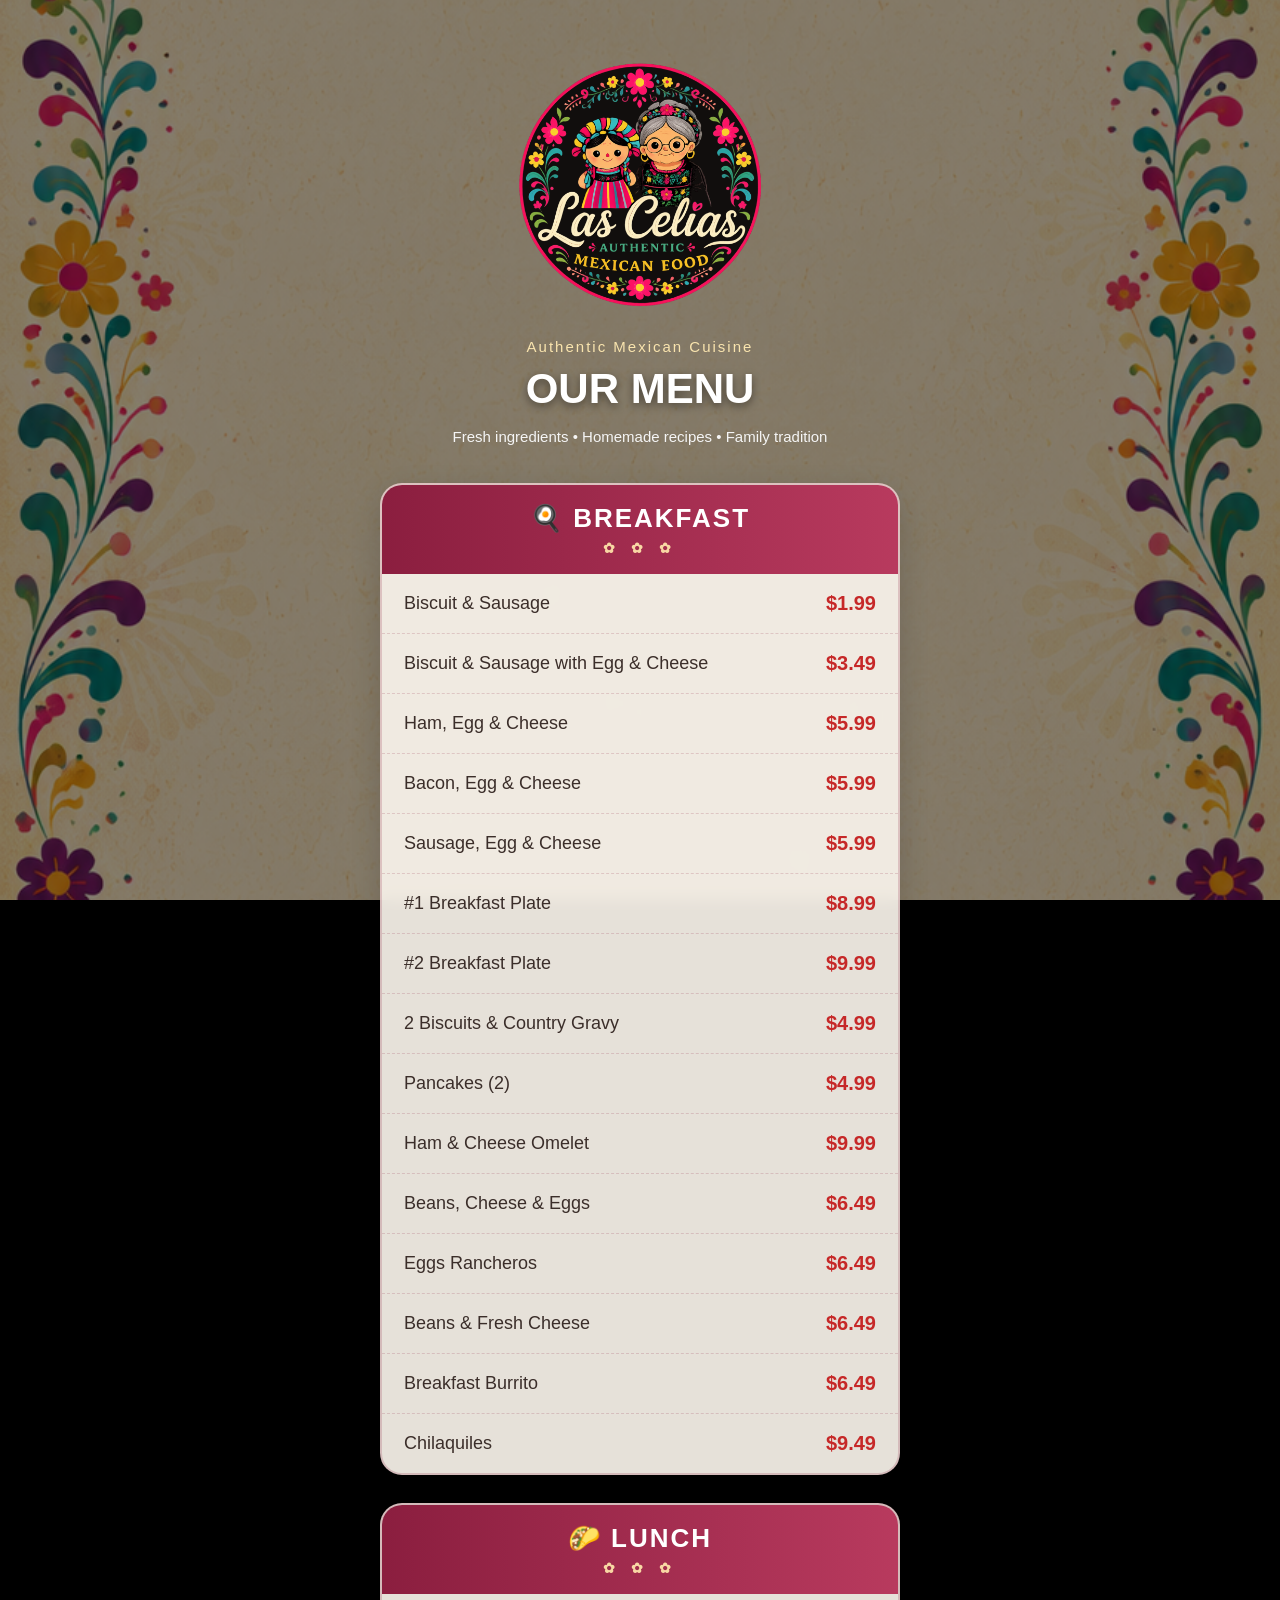
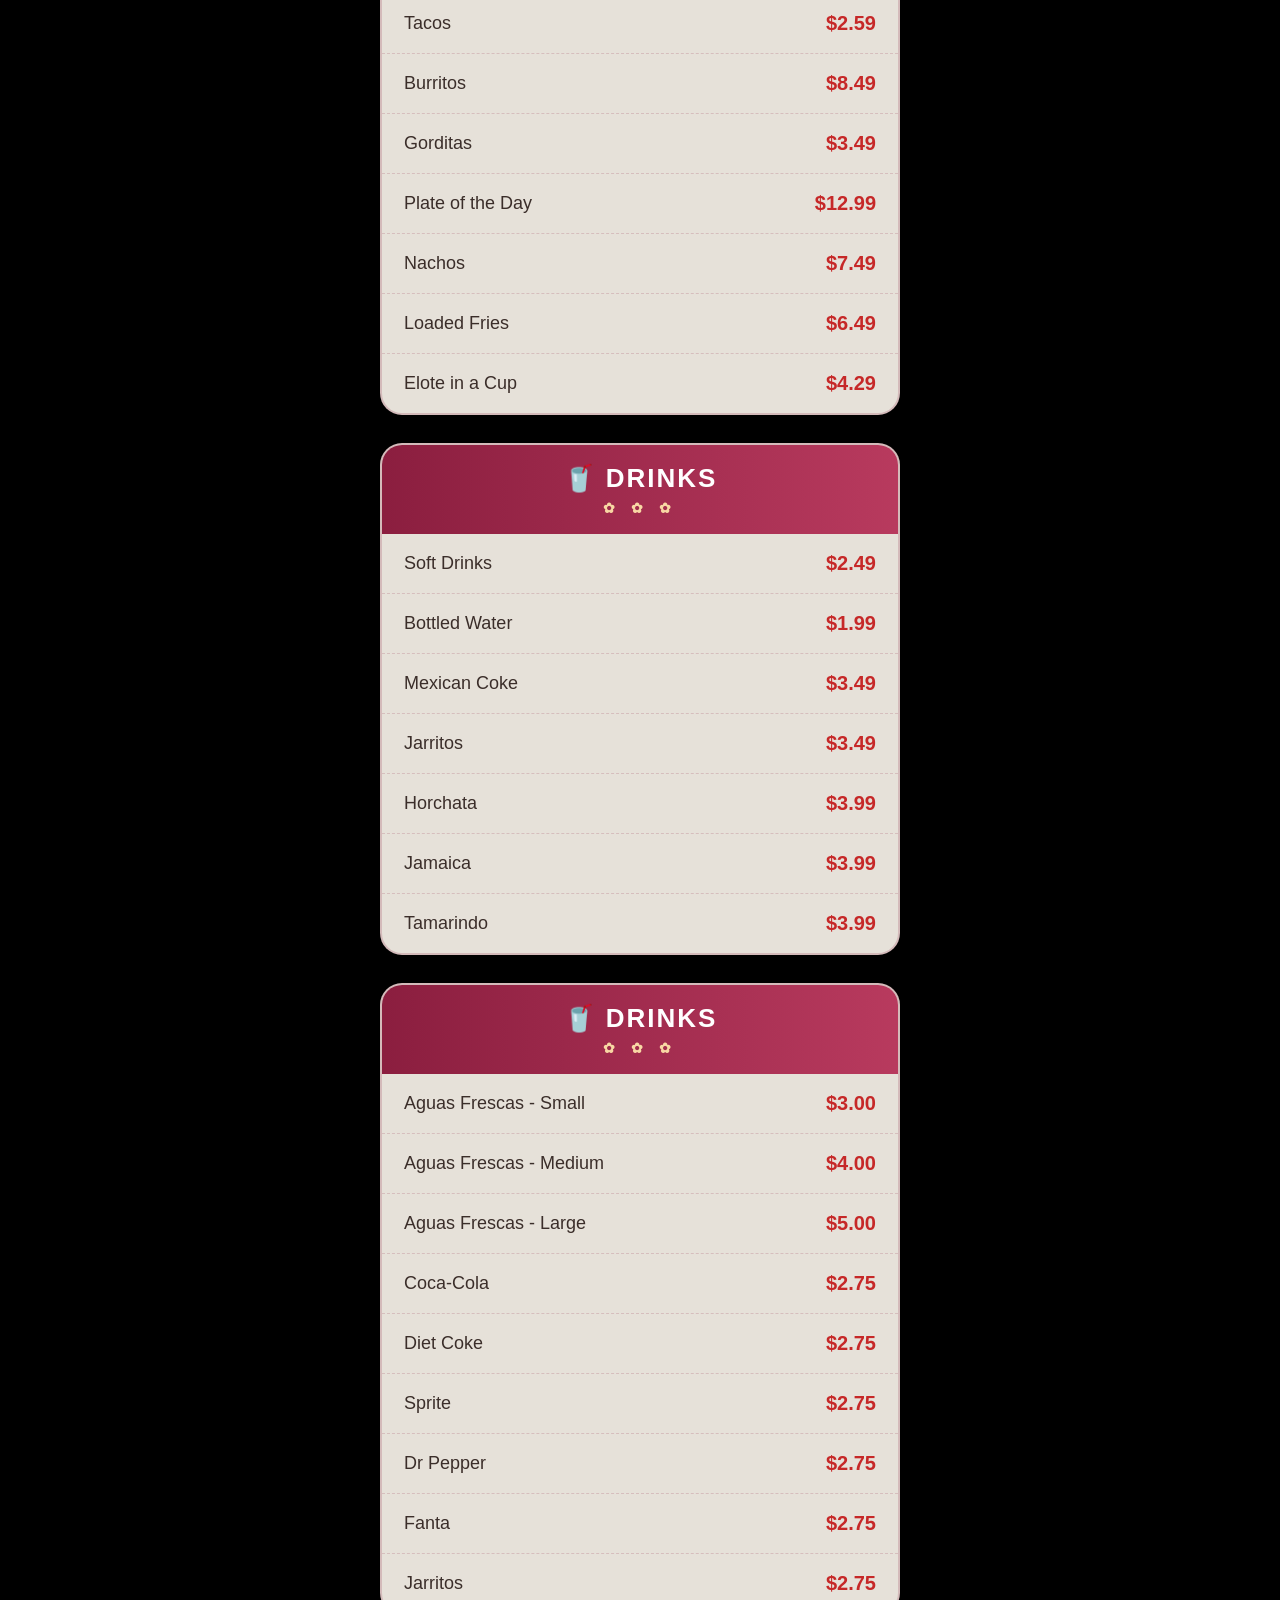
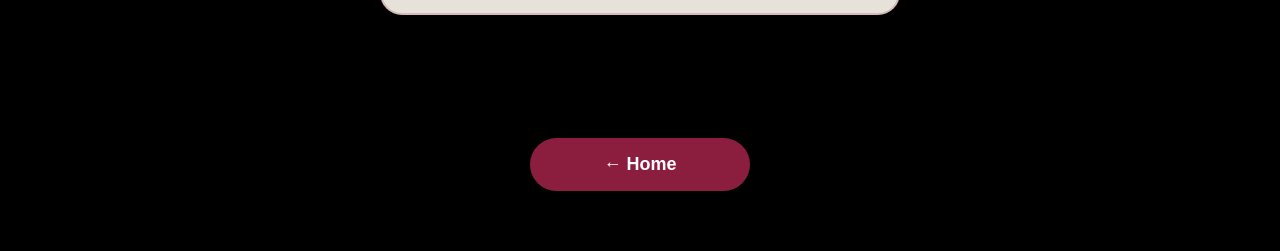
==== menu.html @ d7ae34eb "Remove WhatsApp button from menu" ====
<!DOCTYPE html>
<html lang="en">

<head>
    <meta charset="UTF-8">
    <meta name="viewport" content="width=device-width, initial-scale=1.0">

    <title>Our Menu | Las Celias</title>

    <meta name="description"
        content="Discover the authentic flavors of Las Celias. Traditional Mexican cuisine made with fresh ingredients and homemade recipes.">

    <link rel="stylesheet" href="css/menu.css">
</head>

<body>

    <!-- ===========================
         BACKGROUND
    ============================ -->

    <div class="background"></div>
    <div class="overlay"></div>

    <!-- ===========================
         MAIN CONTAINER
    ============================ -->

    <main class="menu-container">


        <!-- Logo -->

        <img
            src="images/logo/logo.png"
            alt="Las Celias Logo"
            class="logo">

        <!-- Restaurant -->

        <p class="subtitle">
            Authentic Mexican Cuisine
        </p>

        <!-- Title -->

        <h1>
            OUR MENU
        </h1>

        <!-- Description -->

        <p class="description">
            Fresh ingredients • Homemade recipes • Family tradition
        </p>

        <!-- ===========================
             BREAKFAST
        ============================ -->

      <div class="menu-card">

    <div class="menu-header">
        🍳 BREAKFAST
    </div>

    <div class="menu-item">
        <span>Biscuit & Sausage</span>
        <span>$1.99</span>
    </div>

    <div class="menu-item">
        <span>Biscuit & Sausage with Egg & Cheese</span>
        <span>$3.49</span>
    </div>

    <div class="menu-item">
        <span>Ham, Egg & Cheese</span>
        <span>$5.99</span>
    </div>

    <div class="menu-item">
        <span>Bacon, Egg & Cheese</span>
        <span>$5.99</span>
    </div>

    <div class="menu-item">
        <span>Sausage, Egg & Cheese</span>
        <span>$5.99</span>
    </div>

    <div class="menu-item">
        <span>#1 Breakfast Plate</span>
        <span>$8.99</span>
    </div>

    <div class="menu-item">
        <span>#2 Breakfast Plate</span>
        <span>$9.99</span>
    </div>

    <div class="menu-item">
        <span>2 Biscuits & Country Gravy</span>
        <span>$4.99</span>
    </div>

    <div class="menu-item">
        <span>Pancakes (2)</span>
        <span>$4.99</span>
    </div>

    <div class="menu-item">
        <span>Ham & Cheese Omelet</span>
        <span>$9.99</span>
    </div>

    <div class="menu-item">
        <span>Beans, Cheese & Eggs</span>
        <span>$6.49</span>
    </div>

    <div class="menu-item">
        <span>Eggs Rancheros</span>
        <span>$6.49</span>
    </div>

    <div class="menu-item">
        <span>Beans & Fresh Cheese</span>
        <span>$6.49</span>
    </div>

    <div class="menu-item">
        <span>Breakfast Burrito</span>
        <span>$6.49</span>
    </div>

    <div class="menu-item">
        <span>Chilaquiles</span>
        <span>$9.49</span>
    </div>

</div>

        <!-- ===========================
             LUNCH
        ============================ -->

            <div class="menu-card">

    <div class="menu-header">
        🌮 LUNCH
    </div>

    <div class="menu-item">
        <span>Tacos</span>
        <span> $2.59</span>
    </div>

    <div class="menu-item">
        <span>Burritos</span>
        <span> $8.49</span>
    </div>

    <div class="menu-item">
        <span>Gorditas</span>
        <span> $3.49</span>
    </div>

    <div class="menu-item">
        <span>Plate of the Day</span>
        <span>$12.99</span>
    </div>

    <div class="menu-item">
        <span>Nachos</span>
        <span> $7.49</span>
    </div>

    <div class="menu-item">
        <span>Loaded Fries</span>
        <span> $6.49</span>
    </div>

    <div class="menu-item">
        <span>Elote in a Cup</span>
        <span> $4.29</span>
    </div>

</div>

        <!-- ===========================
             DRINKS
        ============================ -->

            <div class="menu-card">

    <div class="menu-header">
        🥤 DRINKS
    </div>

    <div class="menu-item">
        <span>Soft Drinks</span>
        <span>$2.49</span>
    </div>

    <div class="menu-item">
        <span>Bottled Water</span>
        <span>$1.99</span>
    </div>

    <div class="menu-item">
        <span>Mexican Coke</span>
        <span>$3.49</span>
    </div>

    <div class="menu-item">
        <span>Jarritos</span>
        <span>$3.49</span>
    </div>

    <div class="menu-item">
        <span>Horchata</span>
        <span>$3.99</span>
    </div>

    <div class="menu-item">
        <span>Jamaica</span>
        <span>$3.99</span>
    </div>

    <div class="menu-item">
        <span>Tamarindo</span>
        <span>$3.99</span>
    </div>

</div>

        </section>

        <!-- ===========================
             SIDES
        ============================ -->

            <div class="menu-card">

    <div class="menu-header">
        🥤 DRINKS
    </div>

    <div class="menu-item">
        <span>Aguas Frescas - Small</span>
        <span>$3.00</span>
    </div>

    <div class="menu-item">
        <span>Aguas Frescas - Medium</span>
        <span>$4.00</span>
    </div>

    <div class="menu-item">
        <span>Aguas Frescas - Large</span>
        <span>$5.00</span>
    </div>

    <div class="sodas-list">

    <div class="menu-item">
        <span>Coca-Cola</span>
        <span>$2.75</span>
    </div>

    <div class="menu-item">
        <span>Diet Coke</span>
        <span>$2.75</span>
    </div>

    <div class="menu-item">
        <span>Sprite</span>
        <span>$2.75</span>
    </div>

    <div class="menu-item">
        <span>Dr Pepper</span>
        <span>$2.75</span>
    </div>

    <div class="menu-item">
        <span>Fanta</span>
        <span>$2.75</span>
    </div>

    <div class="menu-item">
        <span>Jarritos</span>
        <span>$2.75</span>
    </div>

</div>
</div>
        </section>

    </main>

    <script src="js/menu.js"></script>

          <!-- Back Button -->

        <a href="index.html" class="back-button">
    ← Home
</a>

</body>

</html>
---- css/menu.css ----
/*======================================
  LAS CELIAS
  MENU.CSS
======================================*/

/* RESET */

*{
    margin:0;
    padding:0;
    box-sizing:border-box;
}

/* VARIABLES */

:root{

    --primary:#8B1E2D;
    --secondary:#F4E7C5;
    --white:#ffffff;
    --text:#2e2e2e;

    --radius:18px;

    --shadow:
    0 8px 22px rgba(0,0,0,.18);

    --transition:.30s ease;

}

/* BODY */

body{

    font-family:Arial, Helvetica, sans-serif;

    color:var(--white);

    background:#000;

    overflow-x:hidden;

}

/* BACKGROUND */

.background{

    position:fixed;

    inset:0;

    background:url("../images/background/fondo.webp")
    center center / cover no-repeat;

    z-index:-2;

}

.overlay{

    position:fixed;

    inset:0;

    background:rgba(0,0,0,.48);

    z-index:-1;

}

/* CONTAINER */

.menu-container{

    width:min(92%,520px);

    margin:auto;

    padding:28px 0 50px;

    text-align:center;

}

/* BACK BUTTON */

.back-button{
    display:block;
    width:220px;
    margin:45px auto 60px;
    text-align:center;
    padding:16px 24px;

    background:#8B1E3F;
    color:#fff;
    text-decoration:none;
    font-size:18px;
    font-weight:600;

    border-radius:50px;

    box-shadow:0 8px 18px rgba(0,0,0,.18);

    transition:.3s;
}

.back-button:hover{
    background:#A92D55;
    transform:translateY(-2px);
}

.back-button:hover{

    transform:translateY(-2px);

}

/* LOGO */

.logo{
    display:block;
    width:260px;
    max-width:80%;
    margin:30px auto 20px;
}
/* SUBTITLE */

.subtitle{

    font-size:15px;

    letter-spacing:2px;

    color:#F9E4AE;

    margin-bottom:10px;

}

/* TITLE */

h1{

    font-size:42px;

    font-weight:800;

    margin-bottom:12px;

    text-shadow:

    0 3px 8px rgba(0,0,0,.45);

}

.menu-header::after{

    content:"✿ ✿ ✿";

    display:block;

    font-size:14px;

    margin-top:6px;

    color:#F8D7A4;

    letter-spacing:6px;
}

/* DESCRIPTION */

.description{

    font-size:15px;

    line-height:1.6;

    color:#F5F5F5;

    margin-bottom:34px;

}

/* ACCORDION */

.accordion{

    margin-bottom:18px;

}

/* HEADER */

.accordion-header{

    width:100%;

    height:74px;

    border:none;

    border-radius:18px;

    background:rgba(255,255,255,.14);

    backdrop-filter:blur(12px);

    color:#fff;

    display:flex;

    justify-content:space-between;

    align-items:center;

    padding:0 22px;

    font-size:20px;

    font-weight:700;

    cursor:pointer;

    transition:var(--transition);

    box-shadow:var(--shadow);

}

.accordion-header:hover{

    transform:translateY(-2px);

}

/* FLECHA */

.arrow{

    color:#8B1E3F;

    font-size:24px;

    transition:.3s;
}

/* AL ABRIR */

.accordion.active .arrow{

    transform:rotate(180deg);

}

/* CONTENIDO */

.accordion-content{
    display:block;
    padding:20px;
}

/* CUERPO */

.accordion-body{

    margin-top:12px;

    padding:20px;

    border-radius:18px;

    background:rgba(255,255,255,.10);

    backdrop-filter:blur(12px);

}

/* SUB ACORDEONES */

.sub-accordion{

    margin-bottom:12px;

}

.sub-header{

    width:100%;

    background:none;

    border:none;

    color:white;

    font-size:18px;

    display:flex;

    justify-content:space-between;

    cursor:pointer;

    padding:12px 0;

}

/* PRODUCTOS */

.menu-item{

    display:flex;

    justify-content:space-between;

    align-items:flex-start;

    gap:15px;

    padding:14px 0;

    border-bottom:1px solid rgba(255,255,255,.10);

}

.item-info{

    text-align:left;

}

.item-name{

    font-weight:700;

    margin-bottom:4px;

}

.item-description{

    font-size:14px;

    opacity:.85;

}

.item-price{

    font-weight:bold;

    color:#F9E4AE;

    white-space:nowrap;

}

/*======================================
  FOOTER
======================================*/

.footer{

    margin-top:50px;
    padding:30px 20px 90px;

    text-align:center;

}

.footer-logo{

    width:70px;
    height:auto;

    margin-bottom:15px;

    opacity:.95;

    transition:.3s ease;

}

.footer-logo:hover{

    transform:scale(1.05);

}

.footer-title{

    font-family:"Cinzel", serif;

    font-size:24px;

    color:#ffffff;

    margin-bottom:6px;

}

.footer-subtitle{

    font-family:"Poppins", sans-serif;

    font-size:14px;

    color:#E9C46A;

    letter-spacing:1px;

    margin-bottom:12px;

}

.footer-copy{

    font-family:"Poppins", sans-serif;

    font-size:13px;

    color:rgba(255,255,255,.70);

}

/* ===== MENU CONTENT ===== */

.accordion-body h3{
    text-align:center;
    margin-bottom:20px;
    color:#F9E4AE;
}

.accordion-body h4{
    text-align:left;
    margin:22px 0 10px;
    color:#F9E4AE;
    border-bottom:1px solid rgba(255,255,255,.15);
    padding-bottom:6px;
}

.accordion-body p{
    display:flex;
    justify-content:space-between;
    align-items:center;
    text-align:left;
    padding:8px 0;
}

.accordion-body ul{
    margin:8px 0 18px 22px;
    text-align:left;
}

.accordion-body li{
    margin:4px 0;
}

/* RESPONSIVE */

@media (max-width:480px){

.logo{

width:165px;

}

h1{

font-size:36px;

}

.accordion-header{

    width:100%;
    border:none;

    background:rgba(245,236,220,.88);

    backdrop-filter:blur(8px);

    border-radius:20px;

    padding:22px 25px;

    color:#5B1F2A;

    font-size:28px;

    font-weight:700;

    display:flex;

    justify-content:space-between;

    align-items:center;

    cursor:pointer;

    box-shadow:0 8px 20px rgba(0,0,0,.15);

    transition:.3s;
}

.accordion-header:hover{

    background:#F8EFE3;

    transform:translateY(-2px);
}

.description{

font-size:14px;

}

}

/* ========= MENU LAS CELIAS ========= */

.menu-card{
    background: rgba(250,245,236,.92);
    backdrop-filter: blur(8px);
    border-radius:22px;
    overflow:hidden;
    margin:28px 0;
    border:2px solid rgba(139,30,63,.20);
    box-shadow:0 10px 30px rgba(0,0,0,.15);
}

.menu-header{
    background:linear-gradient(90deg,#8B1E3F,#B83A5E);
    color:#fff;
    text-align:center;
    font-size:26px;
    font-weight:700;
    letter-spacing:2px;
    padding:18px;
    text-transform:uppercase;
}

.menu-item{
    display:flex;
    justify-content:space-between;
    align-items:center;
    padding:18px 22px;
    border-bottom:1px dashed rgba(139,30,63,.18);
    transition:.25s;
}

.menu-item:last-child{
    border-bottom:none;
}

.menu-item:hover{
    background:rgba(255,248,235,.85);
}

.menu-item span:first-child{
    color:#3B2E2A;
    font-size:18px;
    font-weight:500;
}

.menu-item span:last-child{
    color:#C62828;
    font-size:20px;
    font-weight:700;
}

.menu-list{
    list-style:none;
    margin:0 22px 18px;
    padding:0;
}

.menu-list li{
    color:#6B4E3D;
    font-size:15px;
    padding:3px 0;
}

.menu-subtitle{
    text-align:center;
    color:#8B1E3F;
    font-size:16px;
    font-weight:600;
    letter-spacing:1px;
    margin:18px 0 10px;
    text-transform:uppercase;
}

.flavor-list{
    display:grid;
    grid-template-columns:repeat(2,1fr);
    gap:10px 25px;
    list-style:none;
    padding:0 25px 25px;
    margin:0;
}

.flavor-list li{
    color:#5B3A29;
    font-size:16px;
}

.flavors-header{
    display:flex;
    justify-content:space-between;
    align-items:center;
    margin-bottom:18px;
}

.flavor-price{
    color:#C62828;
    font-weight:700;
    font-size:18px;
}

.flavors-grid span{
    display:block;
    padding:8px 0;
    font-size:20px;
}
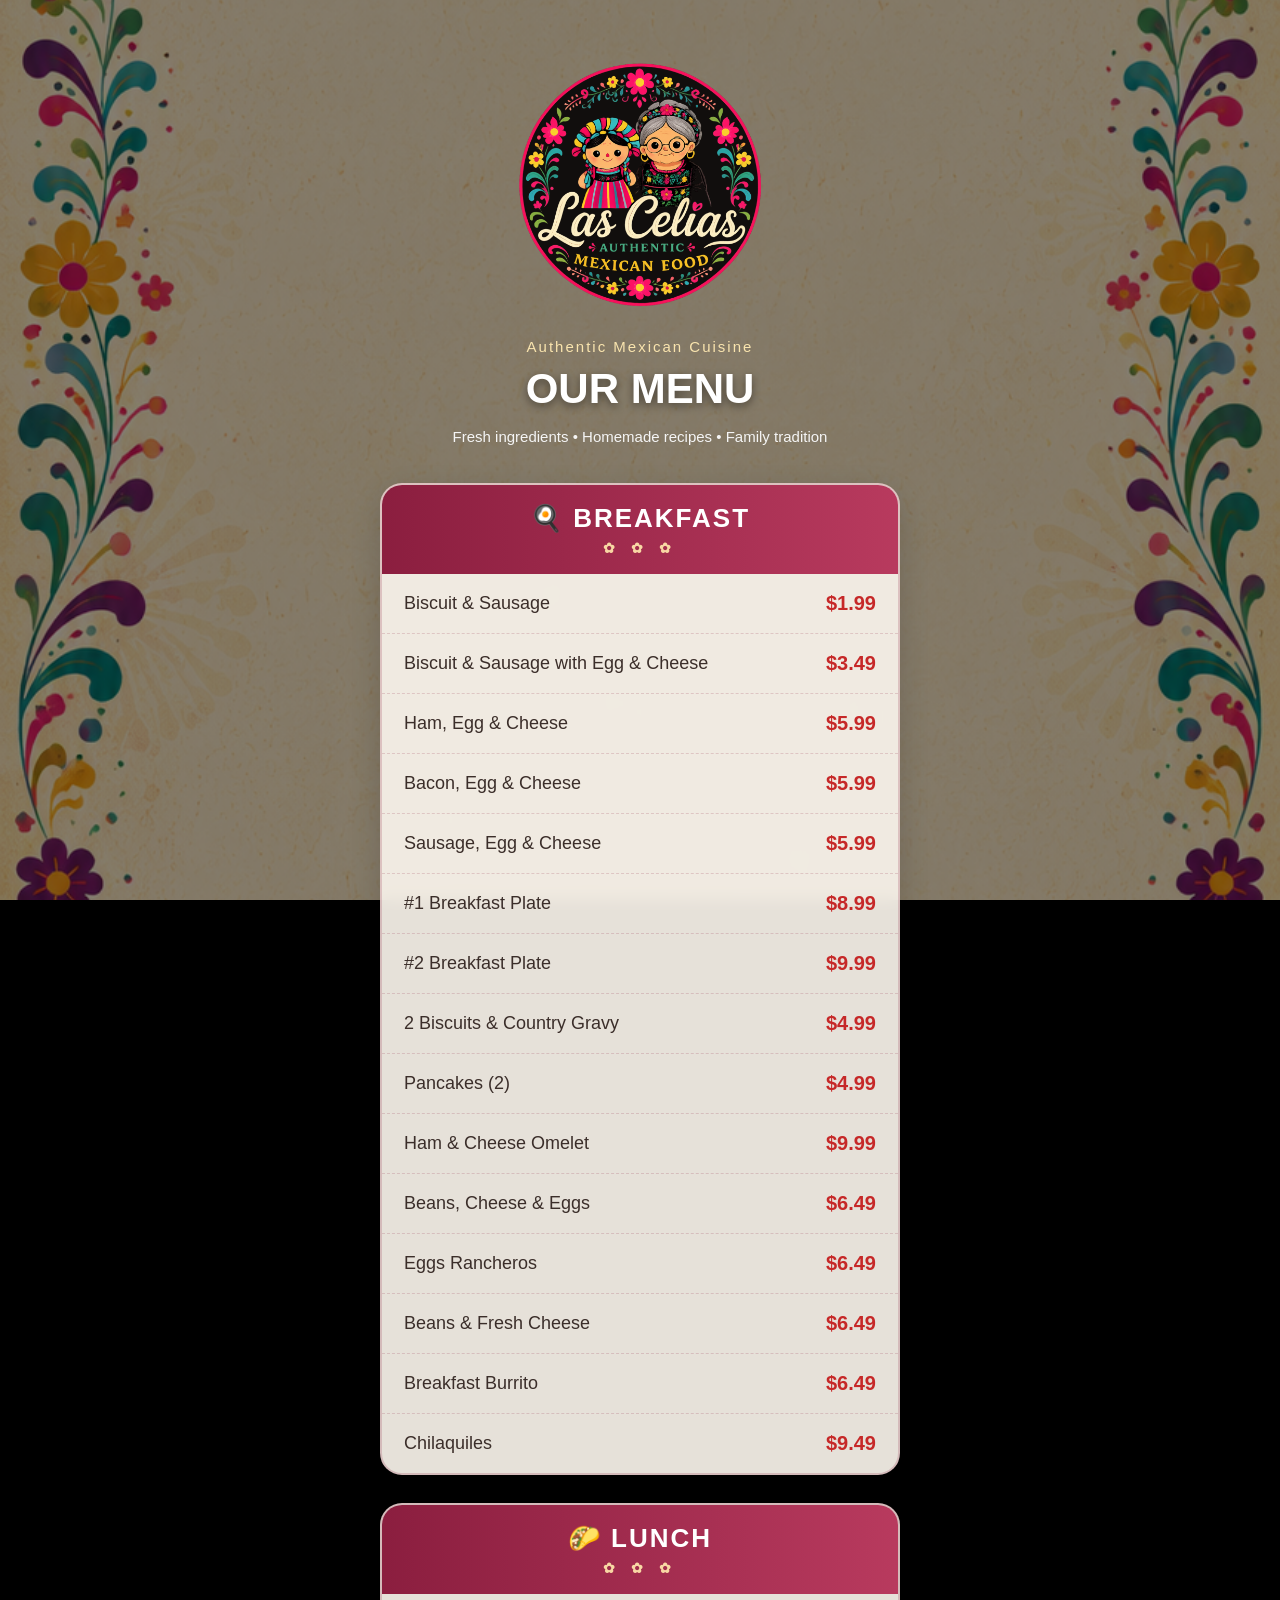
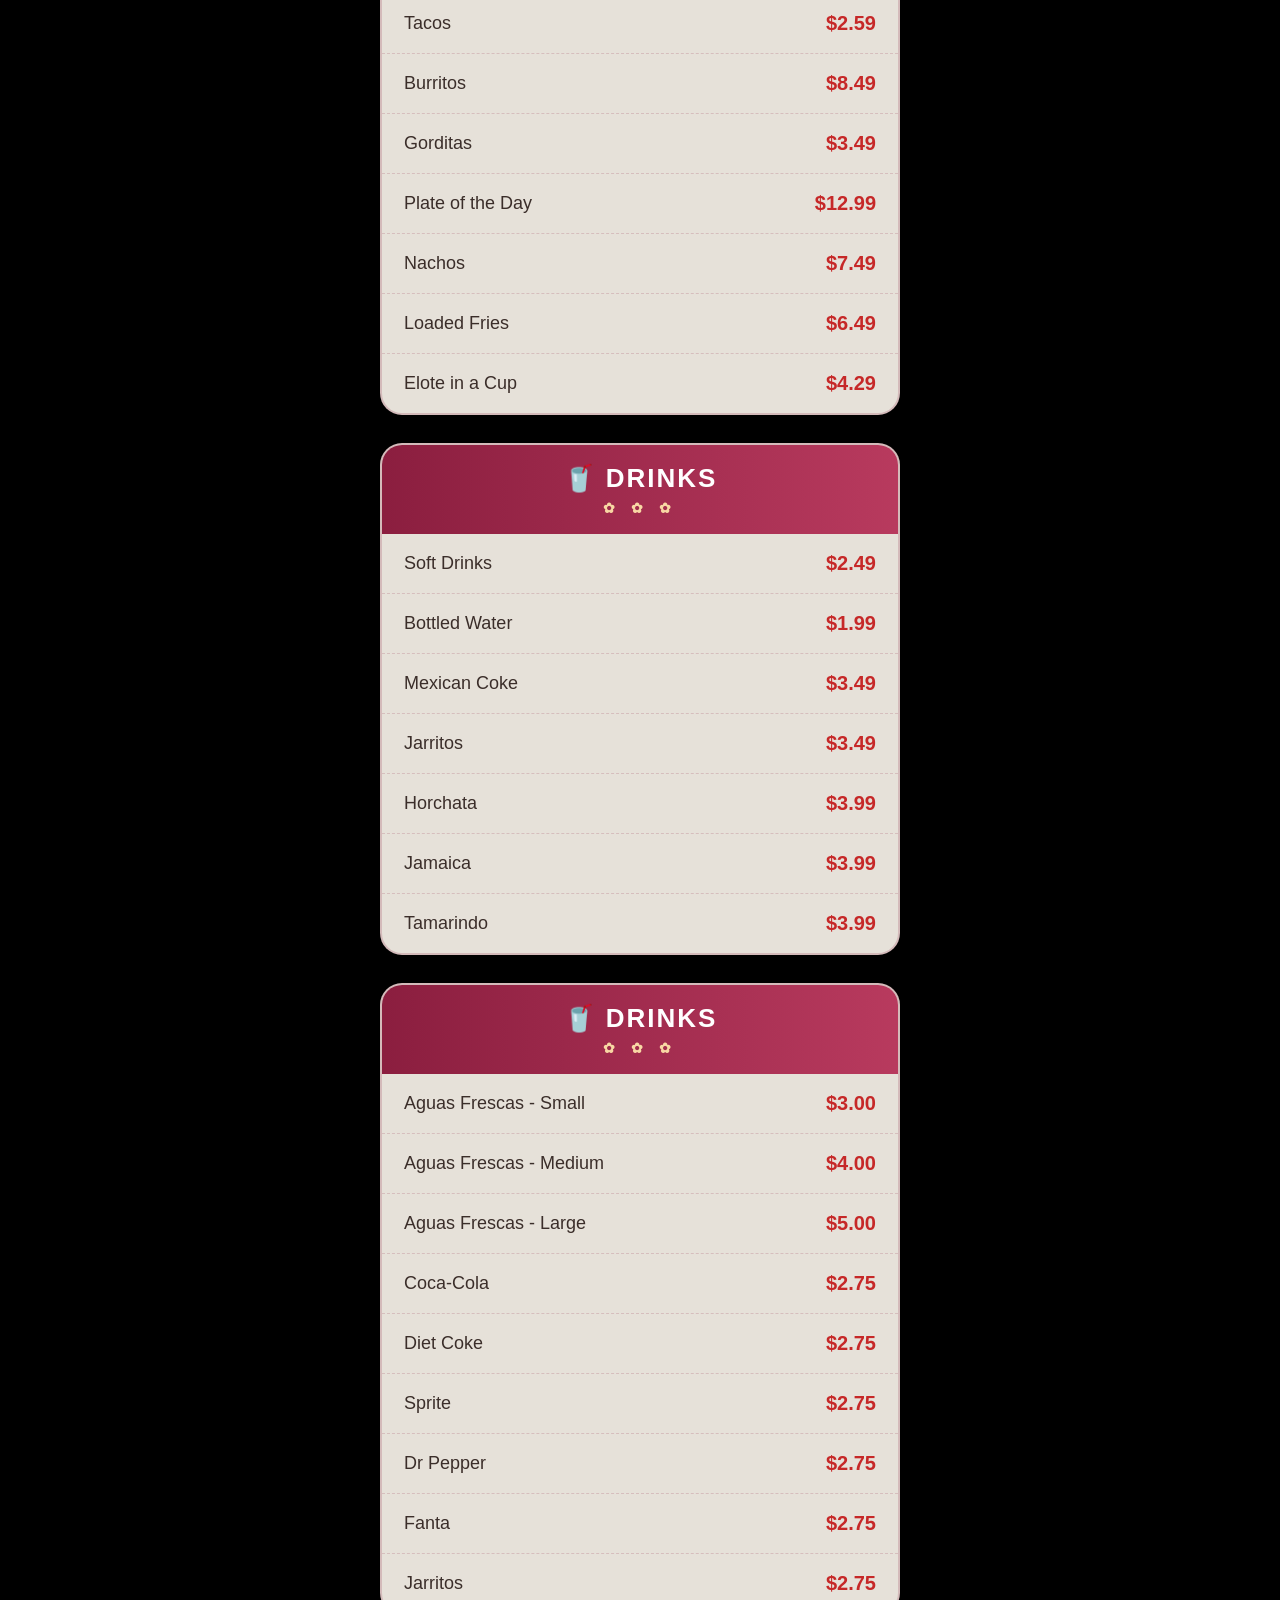
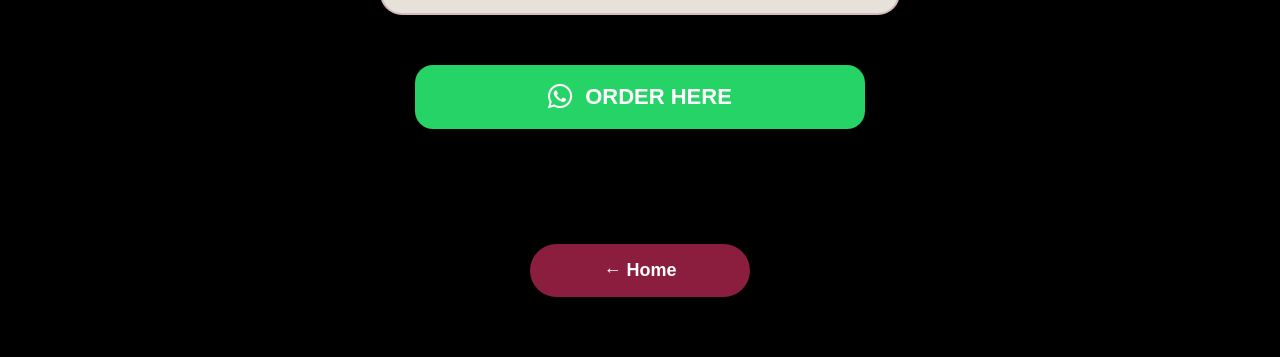
==== commit 99840402: "Actualización página principal y botón WhatsApp" ====
--- a/menu.html
+++ b/menu.html
@@ -11,6 +11,10 @@
         content="Discover the authentic flavors of Las Celias. Traditional Mexican cuisine made with fresh ingredients and homemade recipes.">
 
     <link rel="stylesheet" href="css/menu.css">
+
+    <!-- Font Awesome -->
+    <link rel="stylesheet"
+          href="https://cdnjs.cloudflare.com/ajax/libs/font-awesome/6.7.2/css/all.min.css">
 </head>
 
 <body>
@@ -298,6 +302,16 @@
 </div>
         </section>
 
+        <!-- WhatsApp Button -->
+<a href="https://wa.link/c3nqoa"
+   class="btn-whatsapp-menu"
+   target="_blank">
+
+     <i class="fab fa-whatsapp"></i>
+    ORDER HERE
+
+</a>
+
     </main>
 
     <script src="js/menu.js"></script>
--- a/css/menu.css
+++ b/css/menu.css
@@ -627,4 +627,48 @@
     display:block;
     padding:8px 0;
     font-size:20px;
+}
+
+/* WHATSAPP BUTTON */
+
+.btn-whatsapp-menu{
+    display:flex;
+    justify-content:center;
+    align-items:center;
+    gap:12px;
+
+    width:90%;
+    max-width:450px;
+
+    margin:50px auto 20px;
+
+    padding:18px 24px;
+
+    background:#25D366;
+    color:#fff;
+
+    border-radius:18px;
+
+    text-decoration:none;
+
+    font-size:22px;
+    font-weight:700;
+
+    box-shadow:0 10px 25px rgba(0,0,0,.25);
+
+    transition:.3s;
+}
+
+.btn-whatsapp-menu:hover{
+    background:#1fa855;
+    transform:translateY(-3px);
+}
+
+.btn-whatsapp-menu i{
+    font-size:28px;
+    color:#fff;
+}
+
+.btn-whatsapp-menu i{
+    font-size:28px;
 }
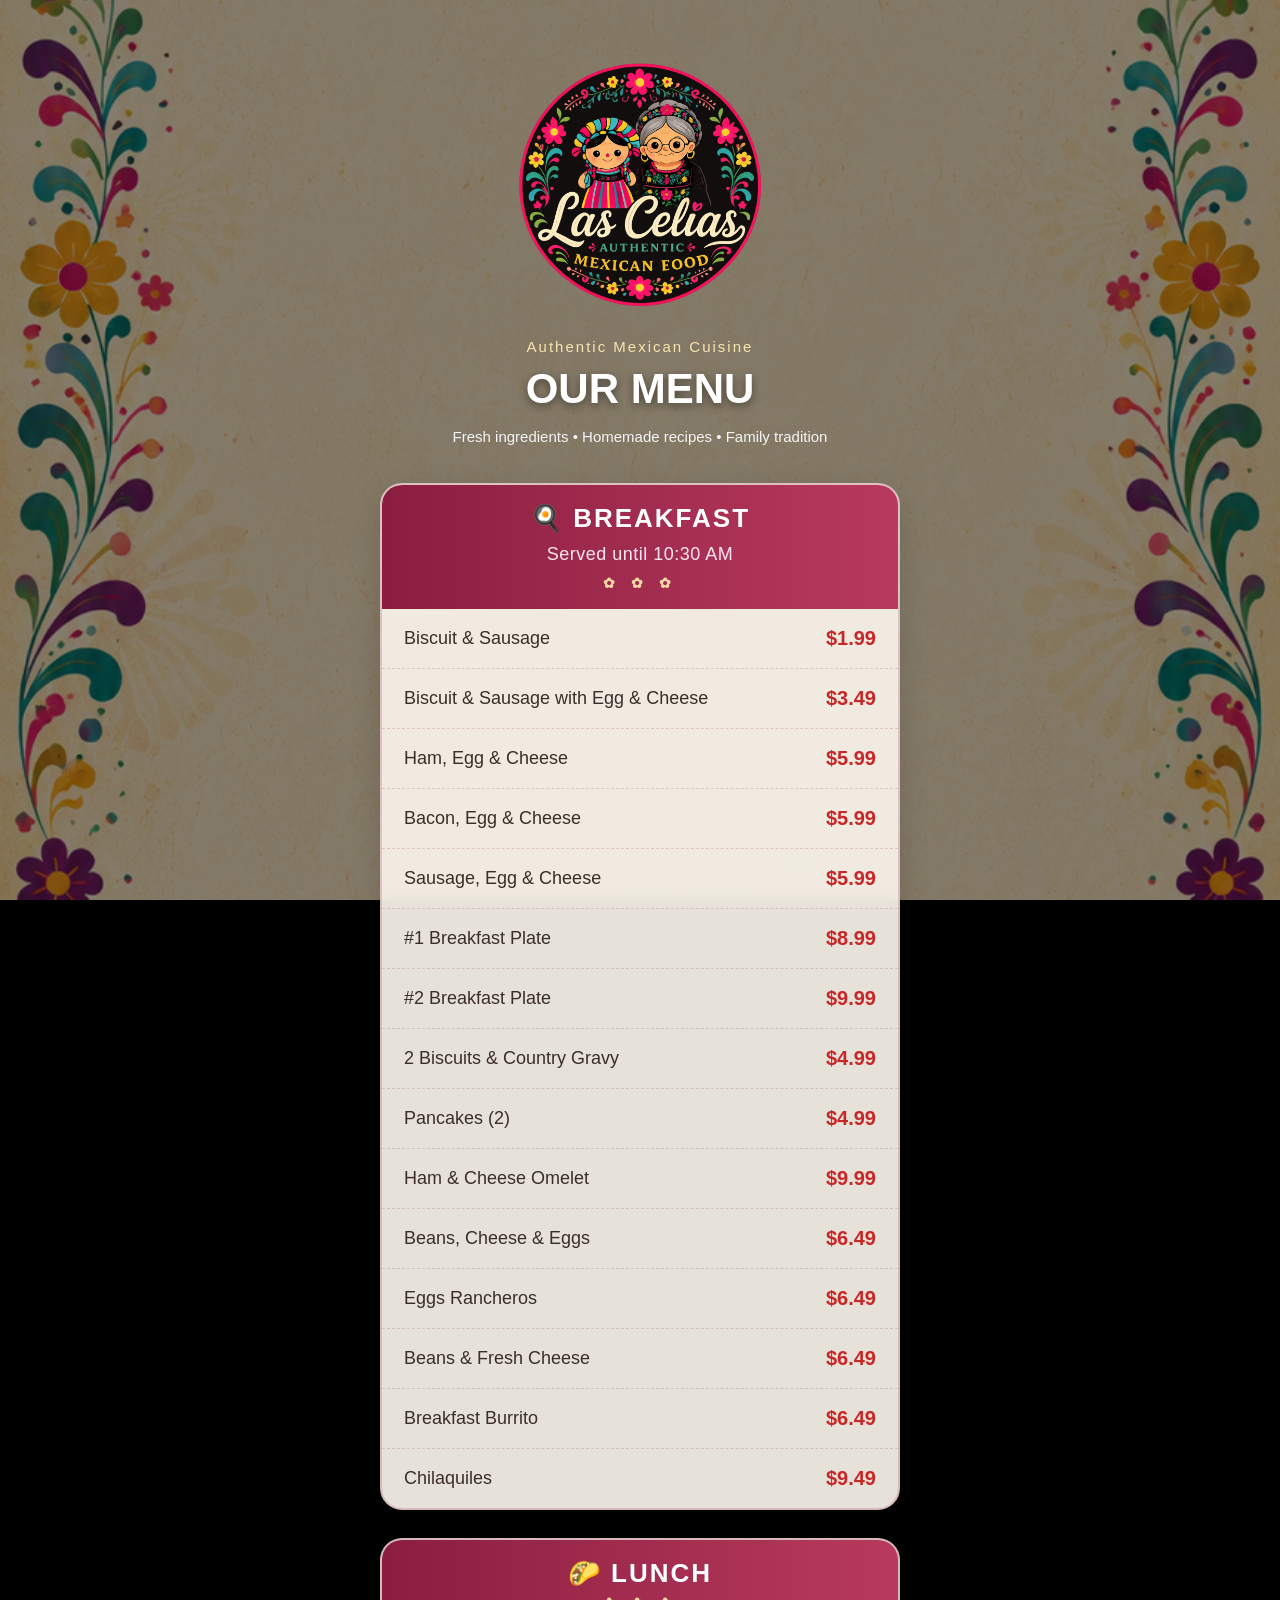
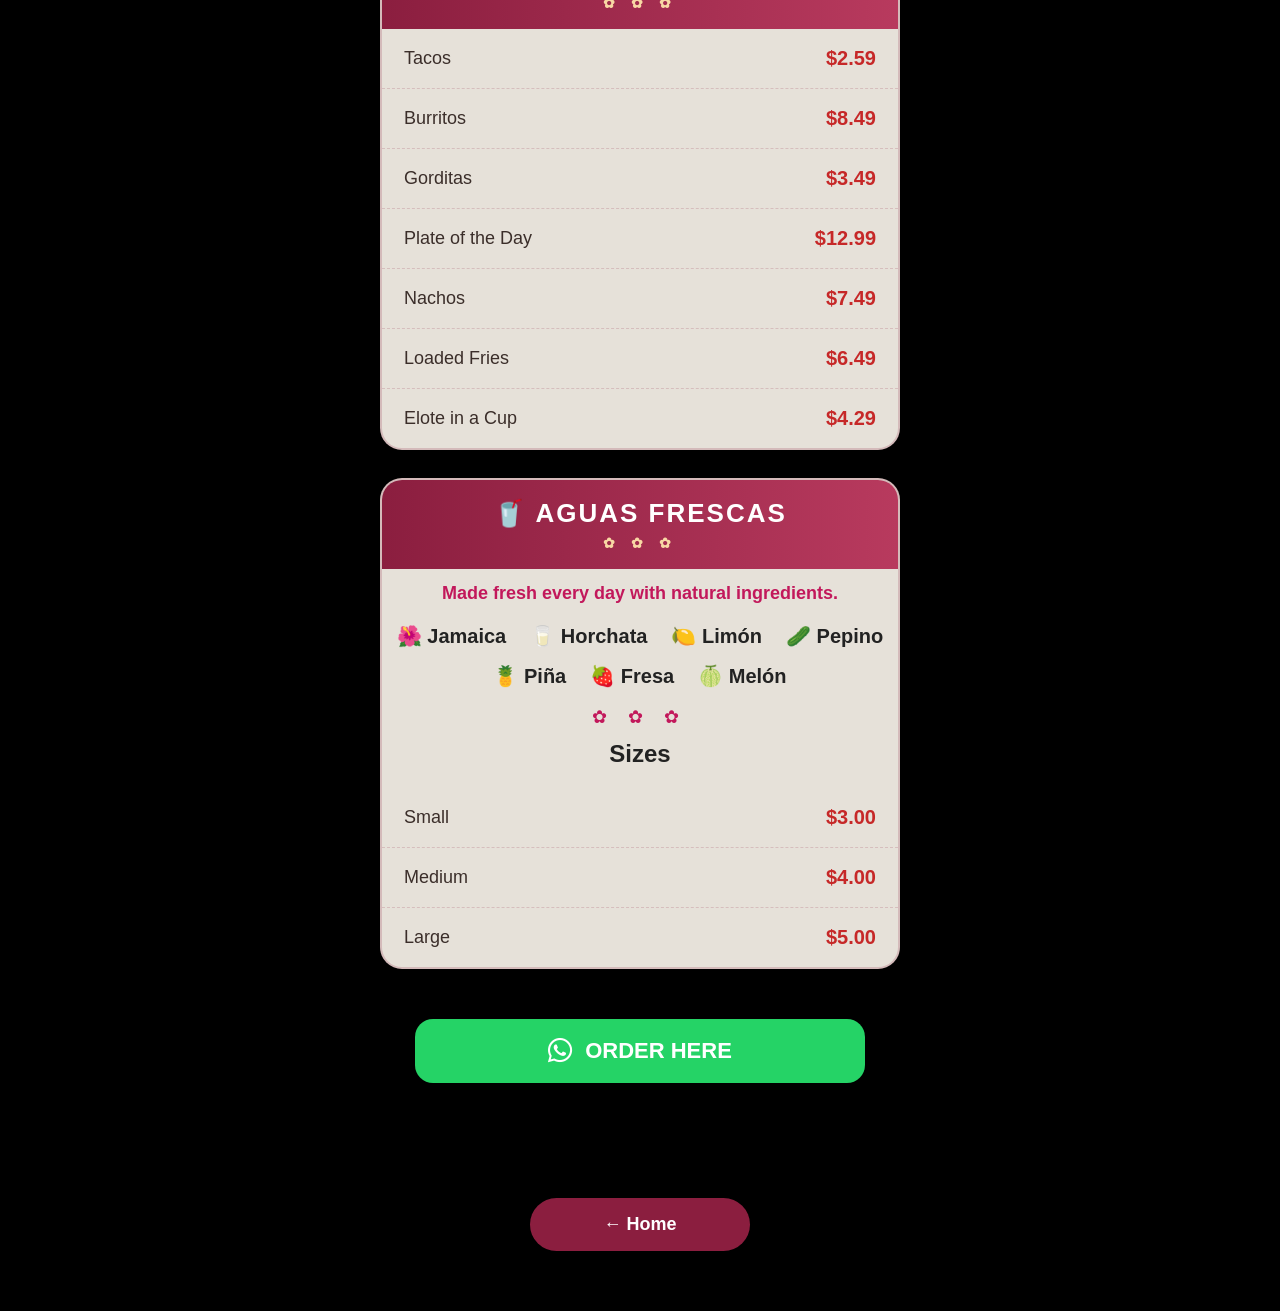
==== commit e69cbfa0: "Mejoras menú digital y sección de aguas frescas" ====
--- a/menu.html
+++ b/menu.html
@@ -65,8 +65,13 @@
       <div class="menu-card">
 
     <div class="menu-header">
-        🍳 BREAKFAST
-    </div>
+    🍳 BREAKFAST
+
+    <p class="menu-subtitle">
+        Served until 10:30 AM
+    </p>
+
+</div>
 
     <div class="menu-item">
         <span>Biscuit & Sausage</span>
@@ -191,116 +196,59 @@
     </div>
 
 </div>
-
-        <!-- ===========================
-             DRINKS
-        ============================ -->
-
-            <div class="menu-card">
+<!-- ===========================
+     DRINKS
+=========================== -->
+
+<div class="menu-card">
 
     <div class="menu-header">
-        🥤 DRINKS
-    </div>
-
-    <div class="menu-item">
-        <span>Soft Drinks</span>
-        <span>$2.49</span>
-    </div>
-
-    <div class="menu-item">
-        <span>Bottled Water</span>
-        <span>$1.99</span>
-    </div>
-
-    <div class="menu-item">
-        <span>Mexican Coke</span>
-        <span>$3.49</span>
-    </div>
-
-    <div class="menu-item">
-        <span>Jarritos</span>
-        <span>$3.49</span>
-    </div>
-
-    <div class="menu-item">
-        <span>Horchata</span>
-        <span>$3.99</span>
-    </div>
-
-    <div class="menu-item">
-        <span>Jamaica</span>
-        <span>$3.99</span>
-    </div>
-
-    <div class="menu-item">
-        <span>Tamarindo</span>
-        <span>$3.99</span>
-    </div>
-
-</div>
-
-        </section>
-
-        <!-- ===========================
-             SIDES
-        ============================ -->
-
-            <div class="menu-card">
-
-    <div class="menu-header">
-        🥤 DRINKS
-    </div>
-
-    <div class="menu-item">
-        <span>Aguas Frescas - Small</span>
-        <span>$3.00</span>
-    </div>
-
-    <div class="menu-item">
-        <span>Aguas Frescas - Medium</span>
-        <span>$4.00</span>
-    </div>
-
-    <div class="menu-item">
-        <span>Aguas Frescas - Large</span>
-        <span>$5.00</span>
-    </div>
-
-    <div class="sodas-list">
-
-    <div class="menu-item">
-        <span>Coca-Cola</span>
-        <span>$2.75</span>
-    </div>
-
-    <div class="menu-item">
-        <span>Diet Coke</span>
-        <span>$2.75</span>
-    </div>
-
-    <div class="menu-item">
-        <span>Sprite</span>
-        <span>$2.75</span>
-    </div>
-
-    <div class="menu-item">
-        <span>Dr Pepper</span>
-        <span>$2.75</span>
-    </div>
-
-    <div class="menu-item">
-        <span>Fanta</span>
-        <span>$2.75</span>
-    </div>
-
-    <div class="menu-item">
-        <span>Jarritos</span>
-        <span>$2.75</span>
-    </div>
-
-</div>
-</div>
-        </section>
+        🥤 AGUAS FRESCAS
+    </div>
+
+    <p class="section-description">
+        Made fresh every day with natural ingredients.
+    </p>
+
+    <div class="flavor-grid">
+
+        <span>🌺 Jamaica</span>
+        <span>🥛 Horchata</span>
+        <span>🍋 Limón</span>
+        <span>🥒 Pepino</span>
+        <span>🍍 Piña</span>
+        <span>🍓 Fresa</span>
+        <span>🍈 Melón</span>
+
+    </div>
+
+    <div class="drink-divider">
+        ✿ ✿ ✿
+    </div>
+
+    <div class="drink-sizes">
+
+        <h3>Sizes</h3>
+
+        <div class="menu-item">
+            <span>Small</span>
+            <span>$3.00</span>
+        </div>
+
+        <div class="menu-item">
+            <span>Medium</span>
+            <span>$4.00</span>
+        </div>
+
+        <div class="menu-item">
+            <span>Large</span>
+            <span>$5.00</span>
+        </div>
+
+    </div>
+
+</div>
+
 
         <!-- WhatsApp Button -->
 <a href="https://wa.link/c3nqoa"
--- a/css/menu.css
+++ b/css/menu.css
@@ -671,4 +671,59 @@
 
 .btn-whatsapp-menu i{
     font-size:28px;
+}
+
+/*======================================
+            DRINKS
+======================================*/
+
+.section-description{
+    text-align:center;
+    color:#c2185b;
+    font-size:18px;
+    font-weight:600;
+    margin:12px 0 18px;
+    line-height:1.4;
+}
+
+.flavor-grid{
+    display:flex;
+    flex-wrap:wrap;
+    justify-content:center;
+    gap:16px 24px;
+    margin-bottom:18px;
+}
+
+.flavor-grid span{
+    color:#222;
+    font-size:20px;
+    font-weight:600;
+}
+
+.drink-divider{
+    text-align:center;
+    color:#c2185b;
+    font-size:18px;
+    letter-spacing:8px;
+    margin:8px 0 12px;
+}
+
+.drink-sizes h3{
+    text-align:center;
+    color:#222;
+    font-size:24px;
+    font-weight:700;
+    margin-bottom:20px;
+}
+
+/* SUBTÍTULOS DE LAS SECCIONES */
+
+.menu-subtitle{
+    margin-top:10px;
+    font-size:18px;
+    font-weight:500;
+    color:#ffe6f2;
+    text-align:center;
+    text-transform:none;
+    letter-spacing:0.5px;
 }
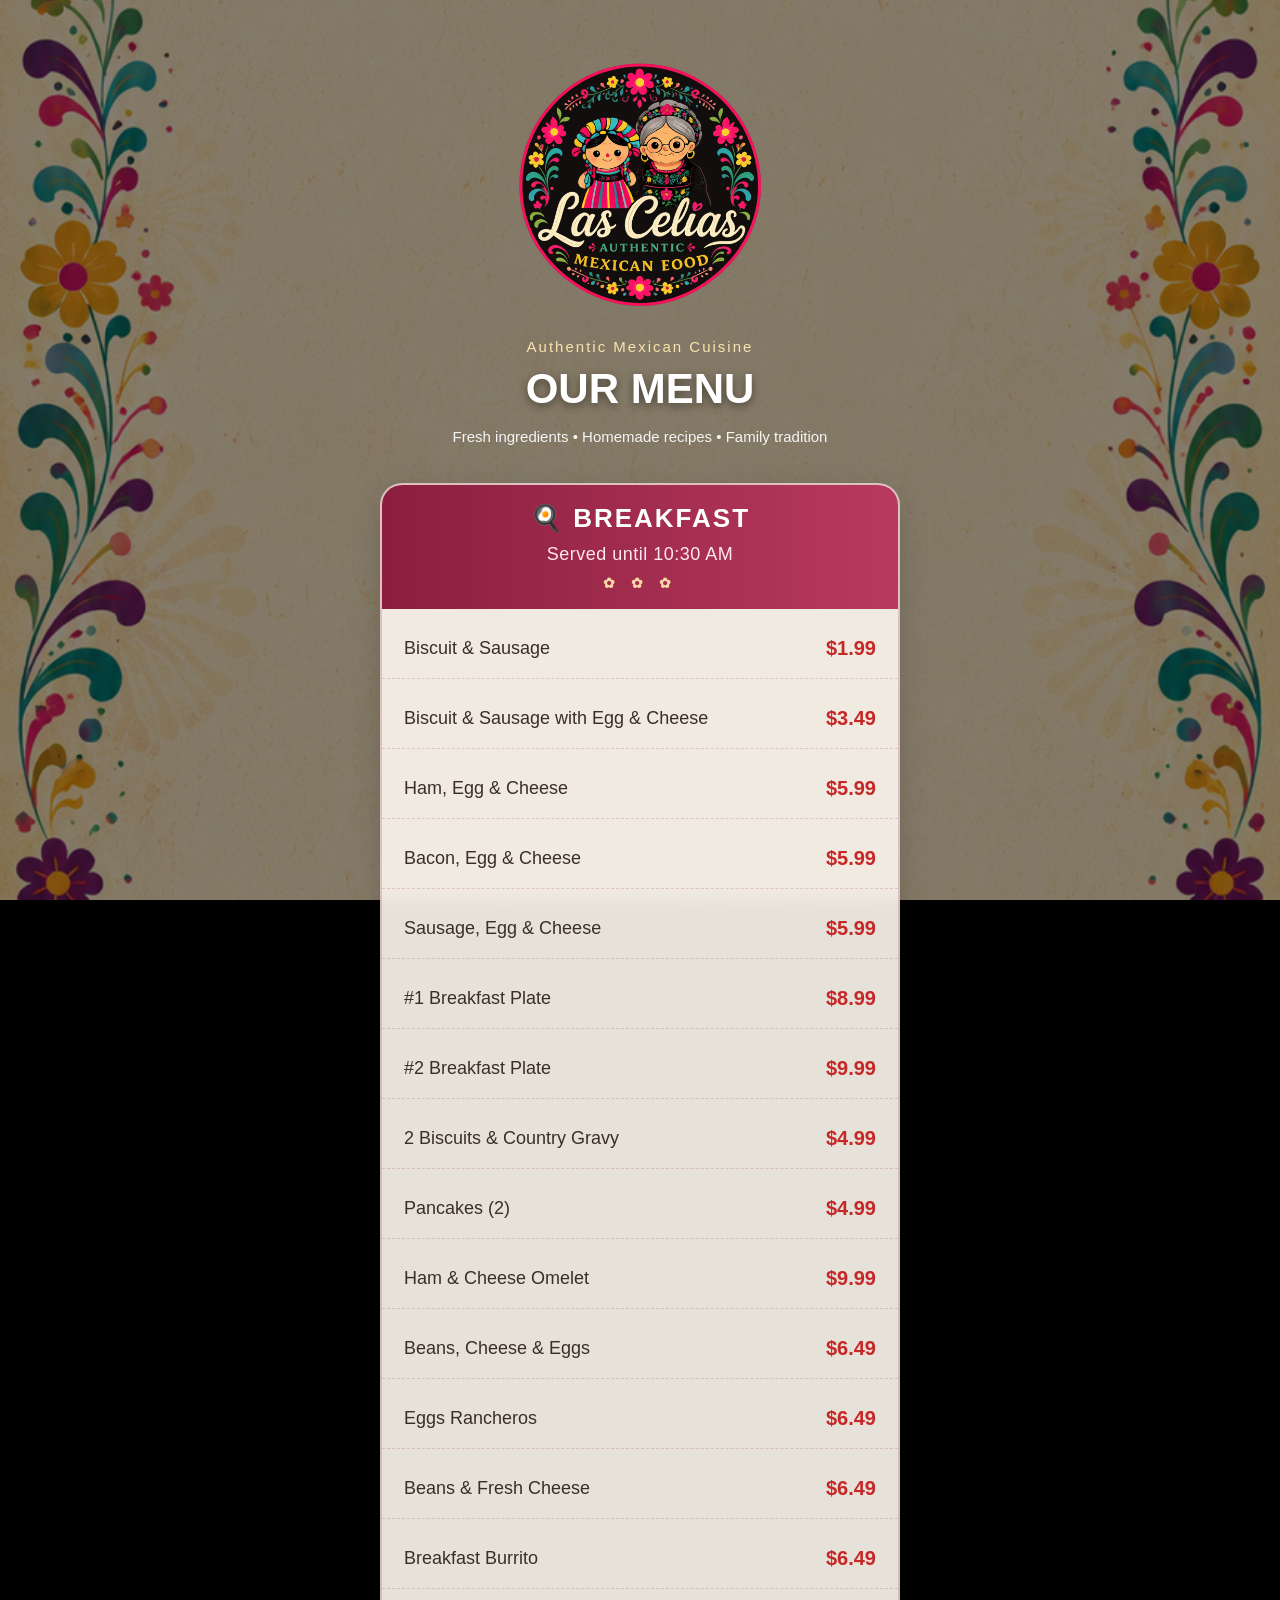
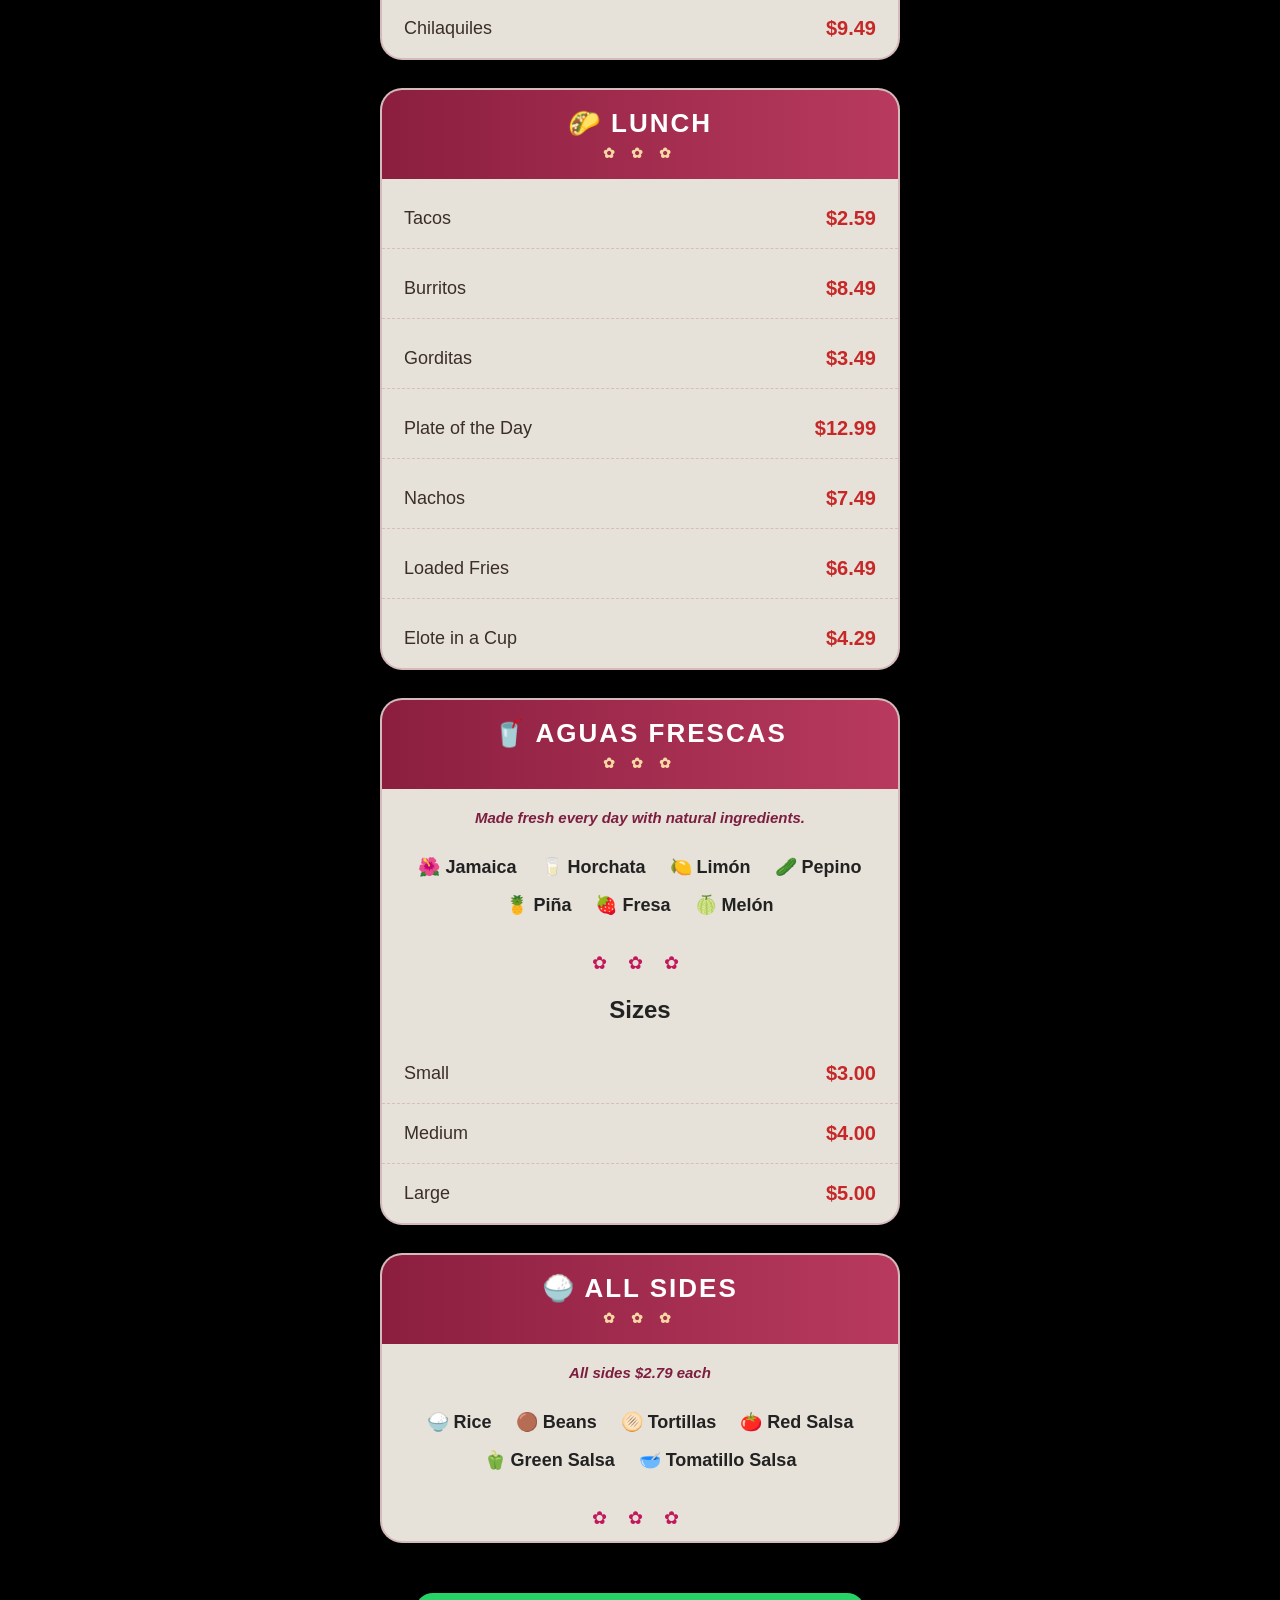
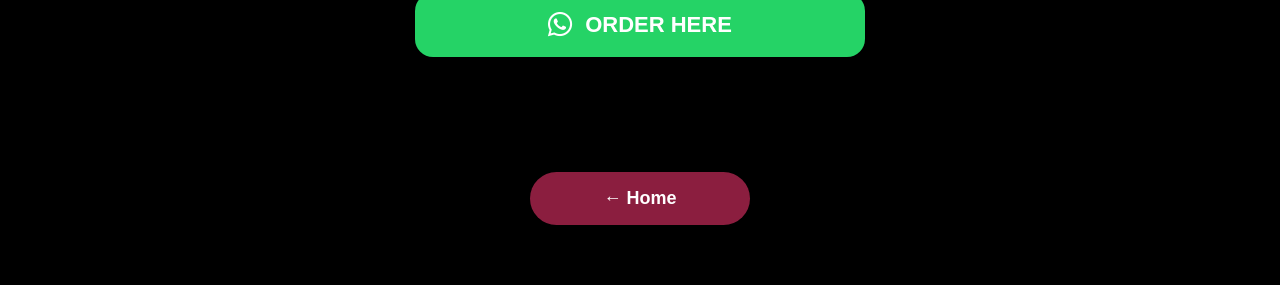
==== commit 16c72de6: "Versión final del menú digital" ====
--- a/menu.html
+++ b/menu.html
@@ -245,6 +245,37 @@
             <span>$5.00</span>
         </div>
 
+        
+
+    </div>
+
+</div>
+
+<div class="menu-card">
+
+    <div class="menu-header">
+        🍚 ALL SIDES
+    </div>
+
+    <p class="section-description">
+         All sides $2.79 each
+    </p>
+
+    <div class="flavor-grid">
+
+        <span>🍚 Rice</span>
+        <span>🟤 Beans</span>
+        <span>🫓 Tortillas</span>
+        <span>🍅 Red Salsa</span>
+        <span>🫑 Green Salsa</span>
+        <span>🥣 Tomatillo Salsa</span>
+
+    </div>
+
+    <div class="drink-divider">
+        ✿ ✿ ✿
+    </div>
+
     </div>
 
 </div>
--- a/css/menu.css
+++ b/css/menu.css
@@ -726,4 +726,29 @@
     text-align:center;
     text-transform:none;
     letter-spacing:0.5px;
+}
+
+/* ===== SIDES ===== */
+
+.section-description{
+    margin-top: 8px;
+    margin-bottom: 18px;
+    text-align: center;
+    font-size: 15px;
+    color: #7d1d3f;
+    font-style: italic;
+    font-weight: 600;
+}
+
+.menu-card{
+    display: flex;
+    flex-direction: column;
+    gap: 10px;
+    text-align: center;
+}
+
+.menu-card span{
+    font-size: 18px;
+    font-weight: 600;
+    color: #222;
 }
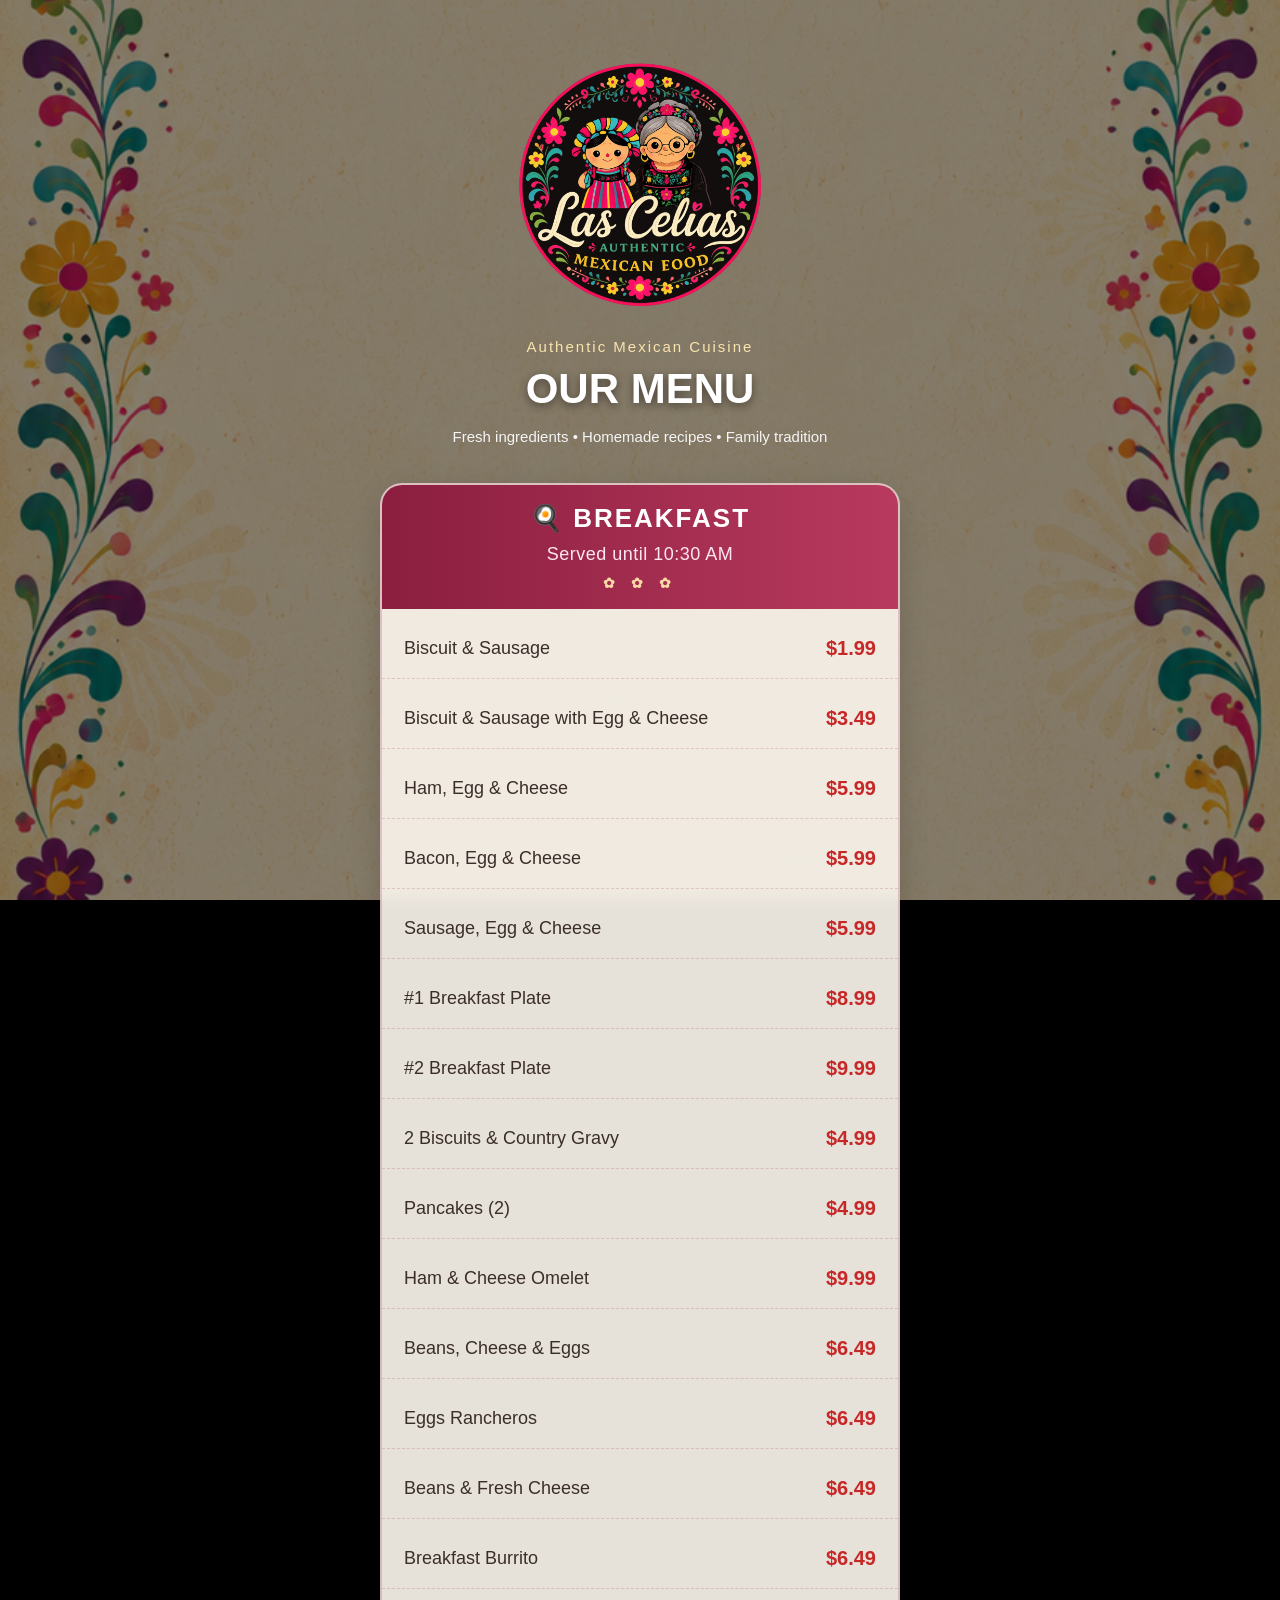
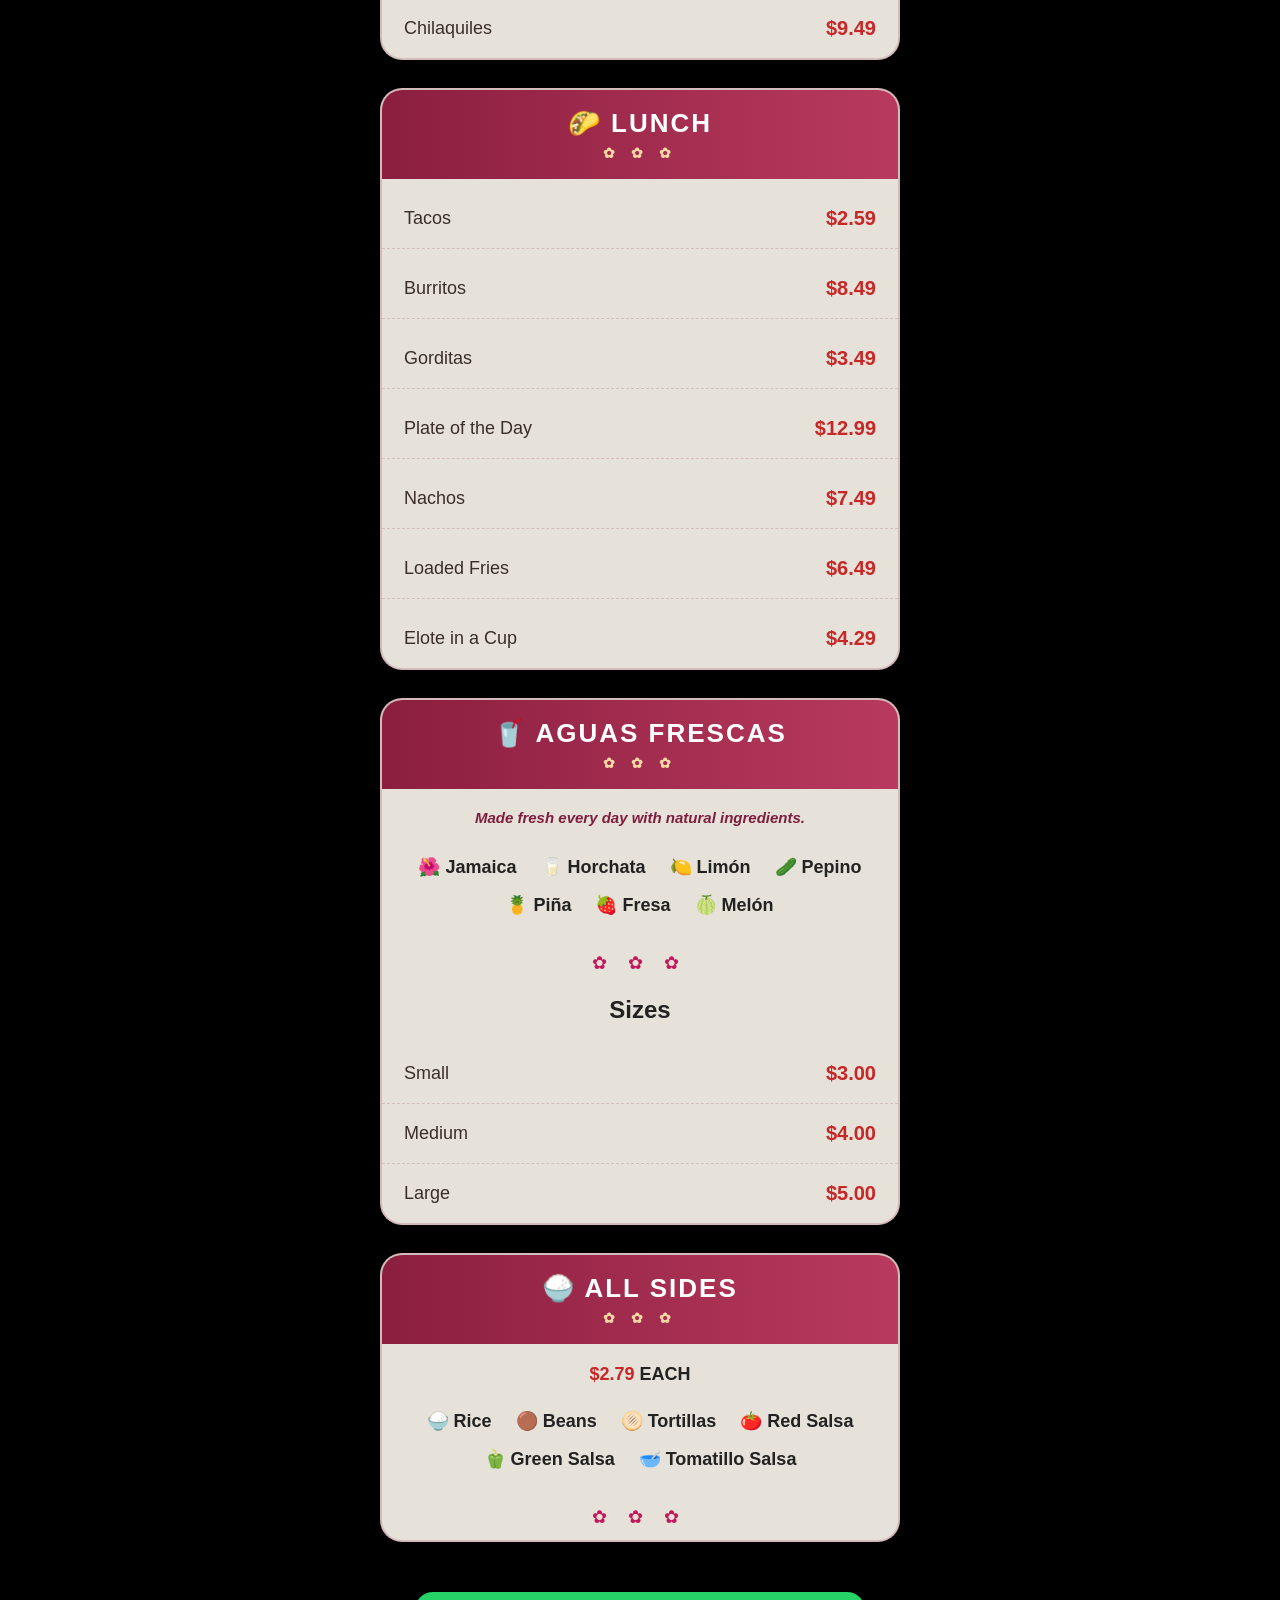
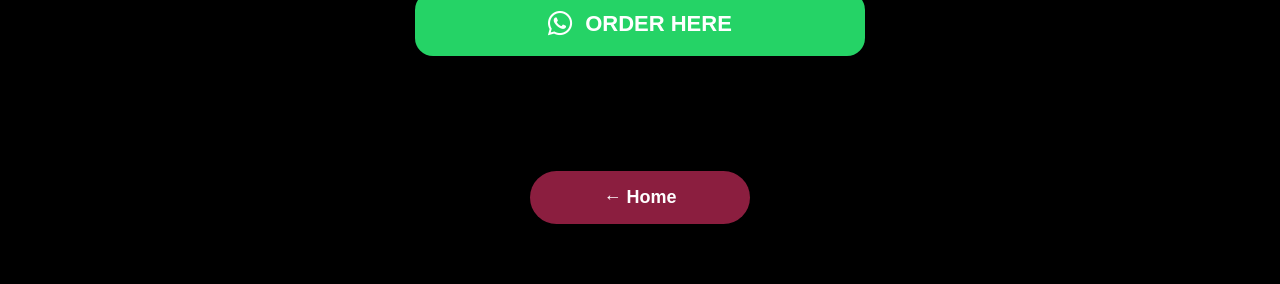
==== commit dfcad3b0: "Final adjustments to digital menu" ====
--- a/menu.html
+++ b/menu.html
@@ -257,9 +257,9 @@
         🍚 ALL SIDES
     </div>
 
-    <p class="section-description">
-         All sides $2.79 each
-    </p>
+    <p class="side-price">
+    $2.79 <span>EACH</span>
+</p>
 
     <div class="flavor-grid">
 
--- a/css/menu.css
+++ b/css/menu.css
@@ -751,4 +751,11 @@
     font-size: 18px;
     font-weight: 600;
     color: #222;
-}+}
+.side-price{
+    text-align:center;
+    font-size:18px;
+    font-weight:700;
+    color:#C62828;   /* mismo rojo que usas en los precios */
+    margin:10px 0 15px;
+}
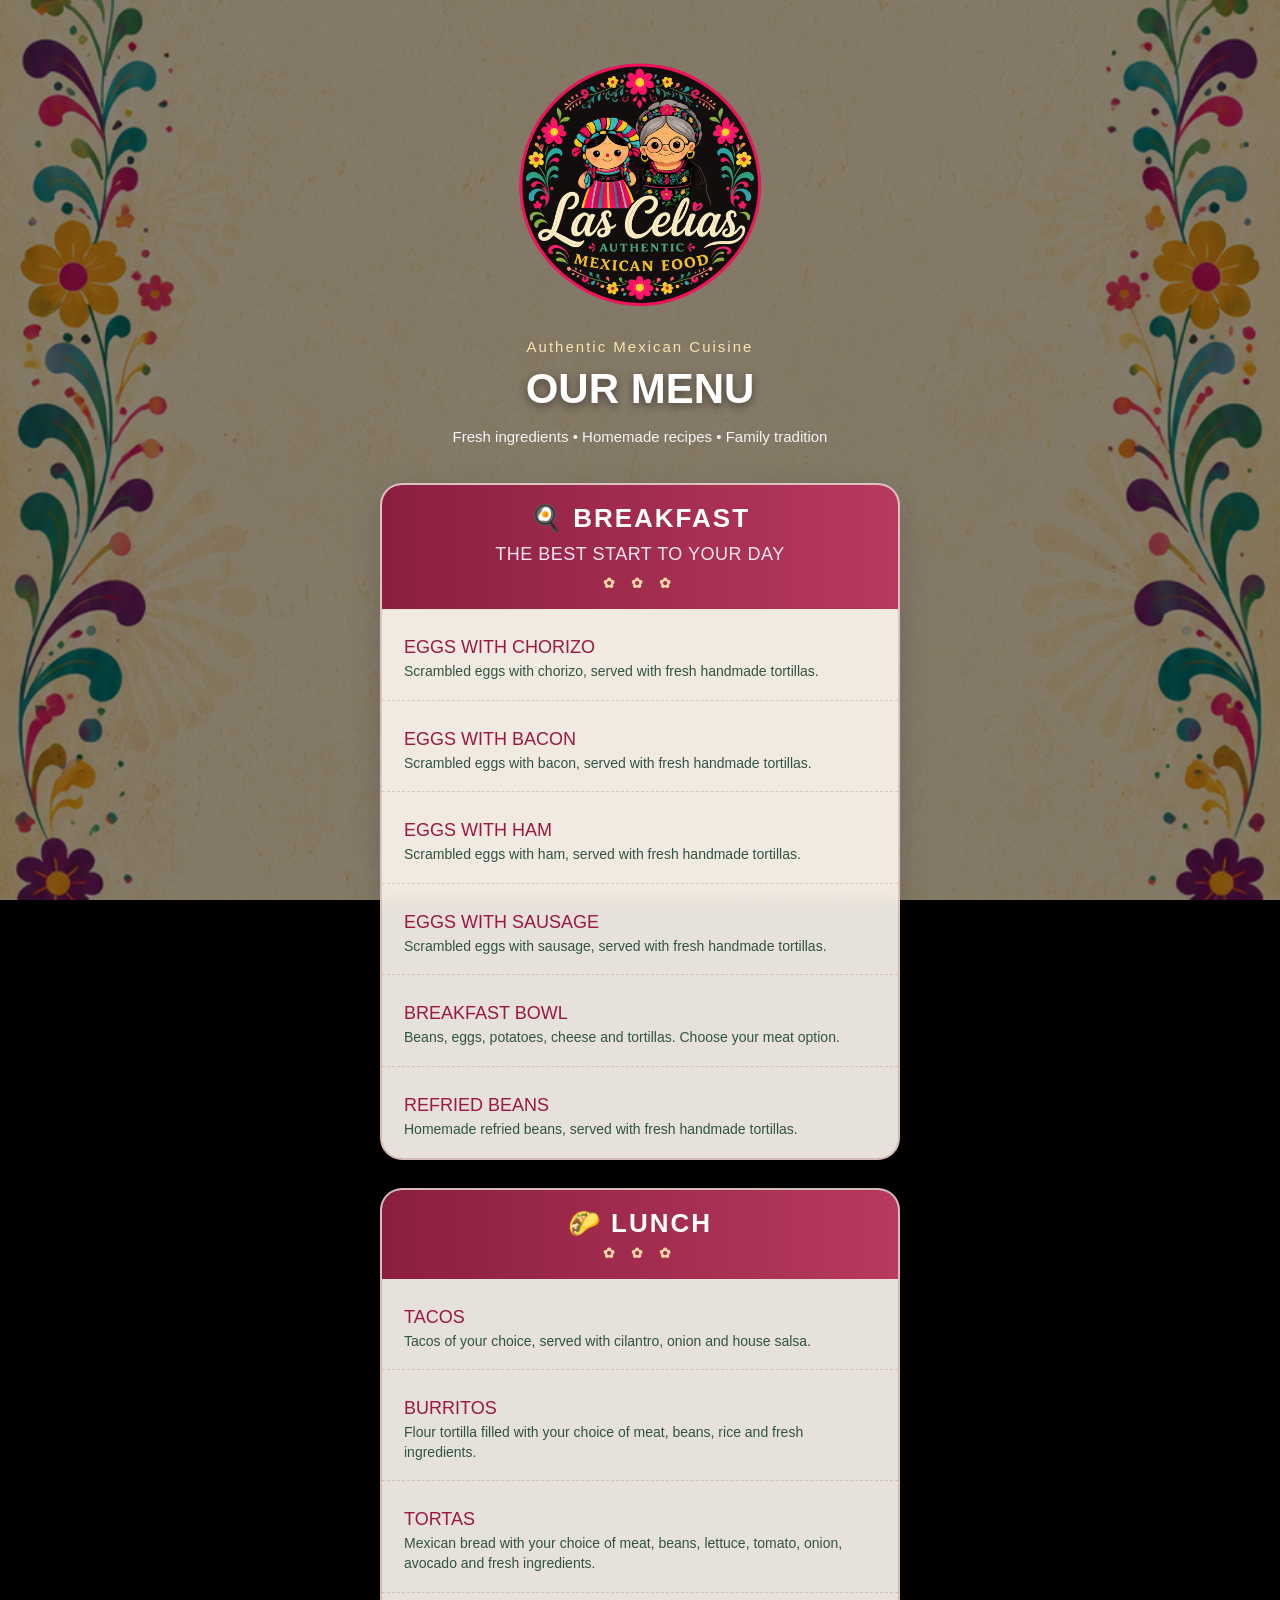
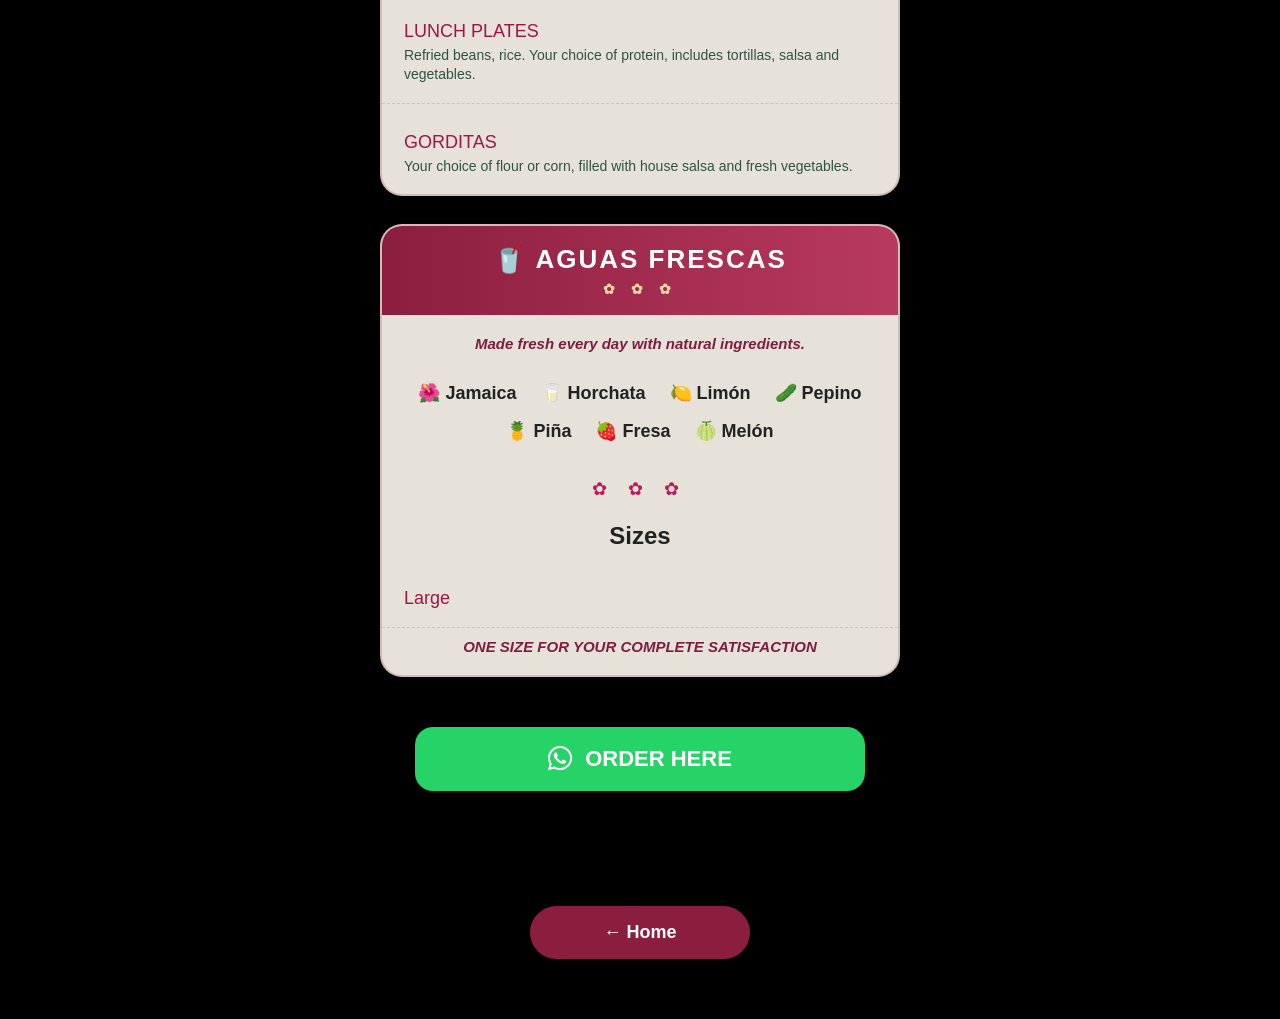
==== commit 39a89e12: "Las Celias website" ====
--- a/menu.html
+++ b/menu.html
@@ -68,84 +68,57 @@
     🍳 BREAKFAST
 
     <p class="menu-subtitle">
-        Served until 10:30 AM
-    </p>
-
-</div>
-
-    <div class="menu-item">
-        <span>Biscuit & Sausage</span>
-        <span>$1.99</span>
-    </div>
-
-    <div class="menu-item">
-        <span>Biscuit & Sausage with Egg & Cheese</span>
-        <span>$3.49</span>
-    </div>
-
-    <div class="menu-item">
-        <span>Ham, Egg & Cheese</span>
-        <span>$5.99</span>
-    </div>
-
-    <div class="menu-item">
-        <span>Bacon, Egg & Cheese</span>
-        <span>$5.99</span>
-    </div>
-
-    <div class="menu-item">
-        <span>Sausage, Egg & Cheese</span>
-        <span>$5.99</span>
-    </div>
-
-    <div class="menu-item">
-        <span>#1 Breakfast Plate</span>
-        <span>$8.99</span>
-    </div>
-
-    <div class="menu-item">
-        <span>#2 Breakfast Plate</span>
-        <span>$9.99</span>
-    </div>
-
-    <div class="menu-item">
-        <span>2 Biscuits & Country Gravy</span>
-        <span>$4.99</span>
-    </div>
-
-    <div class="menu-item">
-        <span>Pancakes (2)</span>
-        <span>$4.99</span>
-    </div>
-
-    <div class="menu-item">
-        <span>Ham & Cheese Omelet</span>
-        <span>$9.99</span>
-    </div>
-
-    <div class="menu-item">
-        <span>Beans, Cheese & Eggs</span>
-        <span>$6.49</span>
-    </div>
-
-    <div class="menu-item">
-        <span>Eggs Rancheros</span>
-        <span>$6.49</span>
-    </div>
-
-    <div class="menu-item">
-        <span>Beans & Fresh Cheese</span>
-        <span>$6.49</span>
-    </div>
-
-    <div class="menu-item">
-        <span>Breakfast Burrito</span>
-        <span>$6.49</span>
-    </div>
-
-    <div class="menu-item">
-        <span>Chilaquiles</span>
-        <span>$9.49</span>
+        THE BEST START TO YOUR DAY
+    </p>
+
+</div>
+
+    <div class="menu-item">
+        <span>EGGS WITH CHORIZO</span>
+       <p class="description">
+        Scrambled eggs with chorizo, served with fresh handmade tortillas.
+    </p>
+
+    </div>
+
+    <div class="menu-item">
+        <span>EGGS WITH BACON</span>
+         <p class="description">
+        Scrambled eggs with bacon, served with fresh handmade tortillas.
+    </p>
+        
+    </div>
+
+    <div class="menu-item">
+        <span>EGGS WITH HAM</span>
+         <p class="description">
+        Scrambled eggs with ham, served with fresh handmade tortillas.
+    </p>
+        
+    </div>
+
+    <div class="menu-item">
+        <span>EGGS WITH SAUSAGE</span>
+         <p class="description">
+        Scrambled eggs with sausage, served with fresh handmade tortillas.
+    </p>
+        
+    </div>
+
+    <div class="menu-item">
+        <span>BREAKFAST BOWL</span>
+         <p class="description">
+        Beans, eggs, potatoes, cheese and tortillas. Choose your meat option.
+        </p>
+  
+    </div>
+
+    <div class="menu-item">
+        <span>REFRIED BEANS</span>
+         <p class="description">
+        Homemade refried beans, served with fresh handmade tortillas.
+        </p>
+        
     </div>
 
 </div>
@@ -161,38 +134,43 @@
     </div>
 
     <div class="menu-item">
-        <span>Tacos</span>
-        <span> $2.59</span>
-    </div>
-
-    <div class="menu-item">
-        <span>Burritos</span>
-        <span> $8.49</span>
-    </div>
-
-    <div class="menu-item">
-        <span>Gorditas</span>
-        <span> $3.49</span>
-    </div>
-
-    <div class="menu-item">
-        <span>Plate of the Day</span>
-        <span>$12.99</span>
-    </div>
-
-    <div class="menu-item">
-        <span>Nachos</span>
-        <span> $7.49</span>
-    </div>
-
-    <div class="menu-item">
-        <span>Loaded Fries</span>
-        <span> $6.49</span>
-    </div>
-
-    <div class="menu-item">
-        <span>Elote in a Cup</span>
-        <span> $4.29</span>
+        <span>TACOS</span>
+         <p class="description">
+        Tacos of your choice, served with cilantro, onion and house salsa.
+        </p>
+        
+    </div>
+
+    <div class="menu-item">
+        <span>BURRITOS</span>
+         <p class="description">
+        Flour tortilla filled with your choice of meat, beans, rice and fresh ingredients.
+        </p>
+        
+    </div>
+
+    <div class="menu-item">
+        <span>TORTAS</span>
+          <p class="description">
+        Mexican bread with your choice of meat, beans, lettuce, tomato, onion, avocado and fresh ingredients.
+        </p>
+        
+    </div>
+
+    <div class="menu-item">
+        <span>LUNCH PLATES</span>
+           <p class="description">
+       Refried beans, rice. Your choice of protein, includes tortillas, salsa and vegetables.
+        </p>
+        
+    </div>
+
+    <div class="menu-item">
+        <span>GORDITAS</span>
+            <p class="description">
+       Your choice of flour or corn, filled with house salsa and fresh vegetables.
+        </p>
+        
     </div>
 
 </div>
@@ -230,51 +208,17 @@
 
         <h3>Sizes</h3>
 
-        <div class="menu-item">
-            <span>Small</span>
-            <span>$3.00</span>
-        </div>
-
-        <div class="menu-item">
-            <span>Medium</span>
-            <span>$4.00</span>
-        </div>
 
         <div class="menu-item">
             <span>Large</span>
-            <span>$5.00</span>
+
         </div>
 
-        
-
-    </div>
-
-</div>
-
-<div class="menu-card">
-
-    <div class="menu-header">
-        🍚 ALL SIDES
-    </div>
-
-    <p class="side-price">
-    $2.79 <span>EACH</span>
-</p>
-
-    <div class="flavor-grid">
-
-        <span>🍚 Rice</span>
-        <span>🟤 Beans</span>
-        <span>🫓 Tortillas</span>
-        <span>🍅 Red Salsa</span>
-        <span>🫑 Green Salsa</span>
-        <span>🥣 Tomatillo Salsa</span>
-
-    </div>
-
-    <div class="drink-divider">
-        ✿ ✿ ✿
-    </div>
+        <p class="section-description">
+        ONE SIZE FOR YOUR COMPLETE SATISFACTION
+    </p>
+
+        
 
     </div>
 
--- a/css/menu.css
+++ b/css/menu.css
@@ -759,3 +759,35 @@
     color:#C62828;   /* mismo rojo que usas en los precios */
     margin:10px 0 15px;
 }
+
+/* =========================
+   DESCRIPCIONES DE PLATOS
+========================= */
+
+.menu-item {
+    display: flex;
+    flex-direction: column;
+    align-items: flex-start;
+    justify-content: flex-start;
+    text-align: left;
+    gap: 4px;
+}
+
+.menu-item > span:first-child {
+    color: #9C1745;
+    font-size: 18px;
+    font-weight: 500;
+    width: 100%;
+}
+
+.menu-item .description {
+    display: block;
+    width: 100%;
+    margin: 0;
+    padding: 0;
+    color: #315442;
+    font-size: 14px;
+    font-weight: 400;
+    line-height: 1.4;
+    text-align: left;
+}
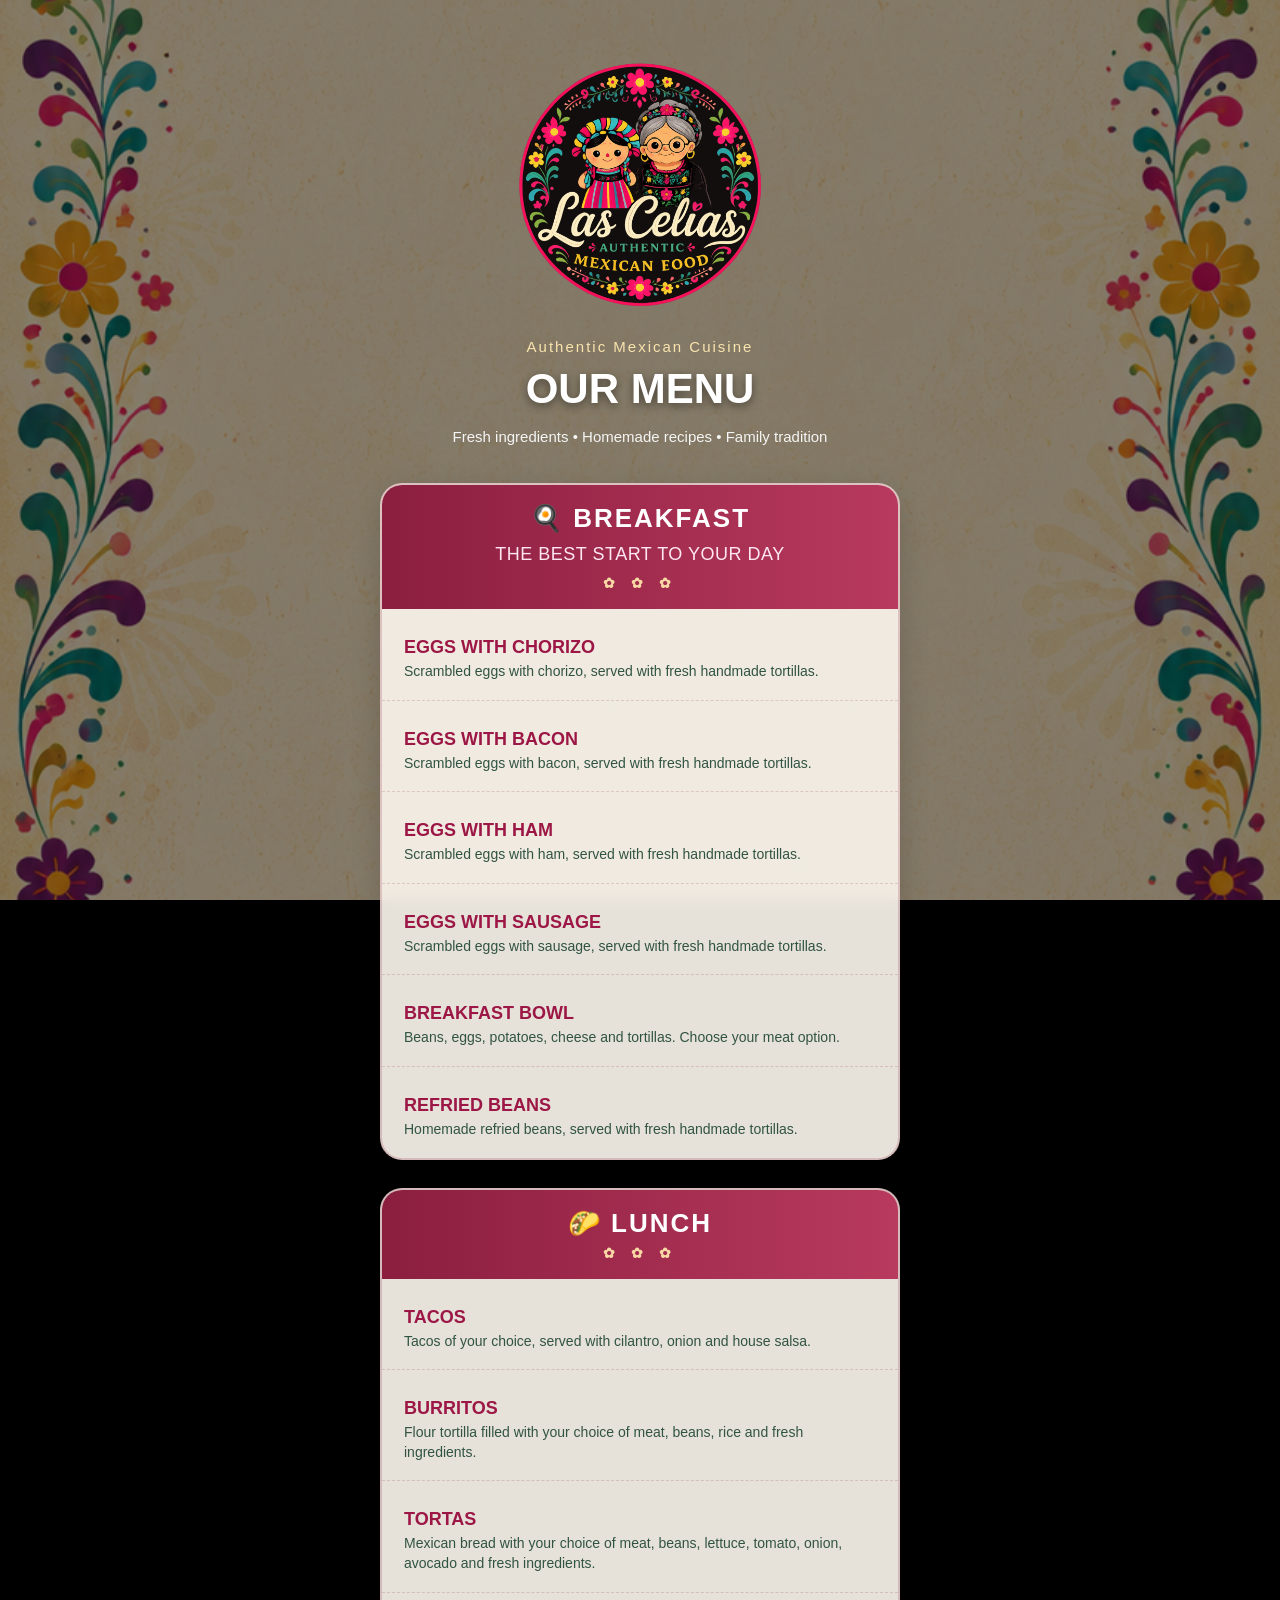
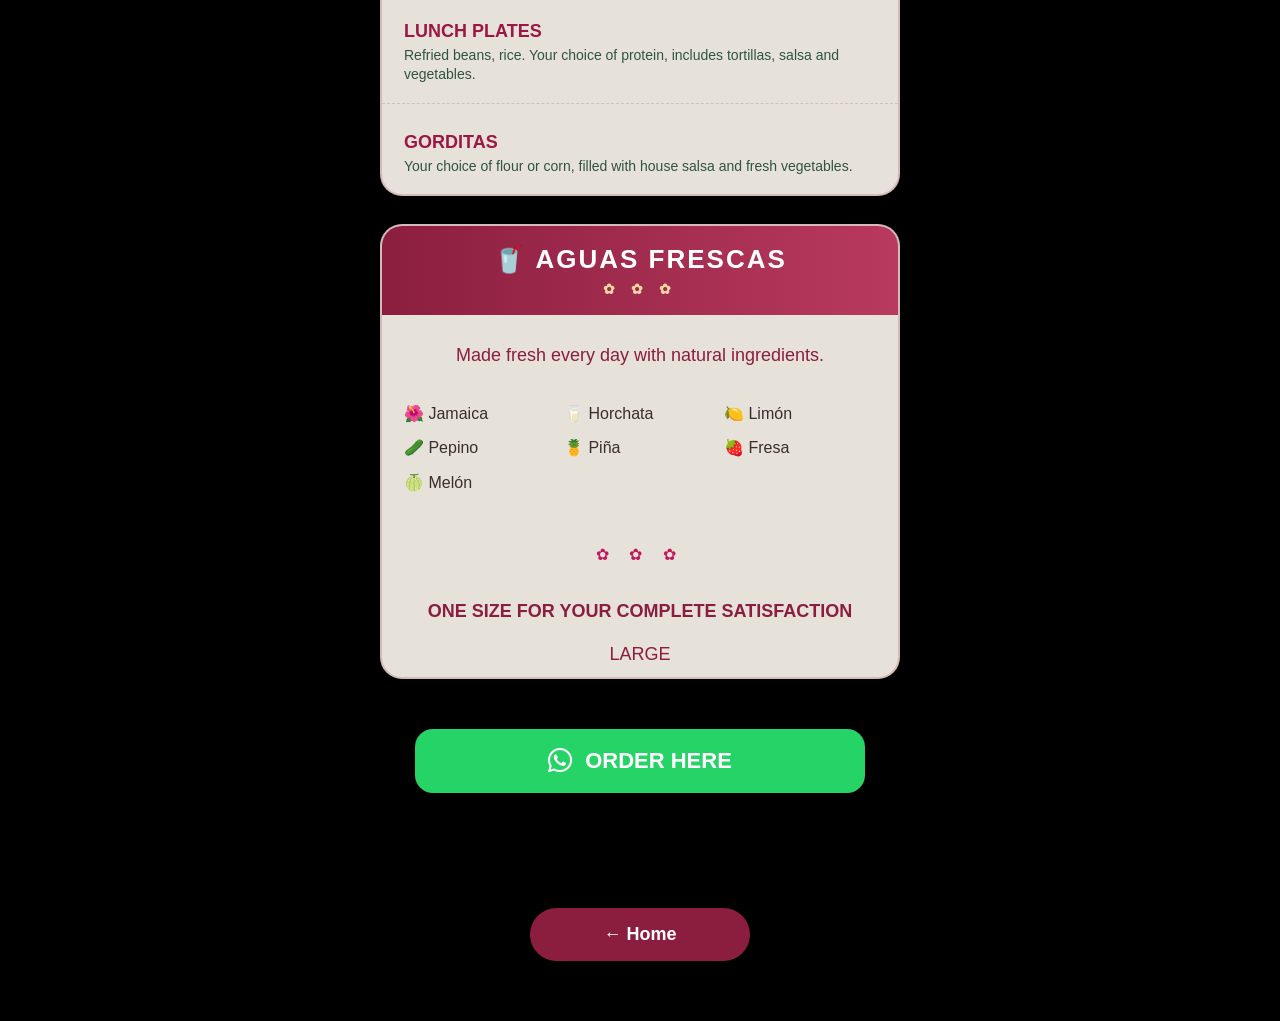
==== commit 97dfbc72: "Ajustes finales del menu" ====
--- a/menu.html
+++ b/menu.html
@@ -206,16 +206,10 @@
 
     <div class="drink-sizes">
 
-        <h3>Sizes</h3>
-
-
-        <div class="menu-item">
-            <span>Large</span>
-
-        </div>
+        <h3>ONE SIZE FOR YOUR COMPLETE SATISFACTION</h3>
 
         <p class="section-description">
-        ONE SIZE FOR YOUR COMPLETE SATISFACTION
+        LARGE
     </p>
 
         
--- a/css/menu.css
+++ b/css/menu.css
@@ -565,7 +565,7 @@
 .menu-item span:first-child{
     color:#3B2E2A;
     font-size:18px;
-    font-weight:500;
+    font-weight:1400;
 }
 
 .menu-item span:last-child{
@@ -791,3 +791,163 @@
     line-height: 1.4;
     text-align: left;
 }
+
+/* =========================================
+   AGUAS FRESCAS - ESTILO UNIFORME
+========================================= */
+
+/* Descripción de la sección */
+.menu-card .section-description {
+    color: #3B2E2A;
+    font-size: 15px;
+    font-weight: 600;
+    font-style: normal;
+    line-height: 1.5;
+    text-align: center;
+    margin: 18px 20px 10px;
+}
+
+/* Sabores */
+.menu-card .flavor-grid {
+    display: grid;
+    grid-template-columns: repeat(3, 1fr);
+    gap: 14px 8px;
+    padding: 15px 22px;
+    align-items: center;
+}
+
+/* Todos los sabores iguales */
+.menu-card .flavor-grid span {
+    color: #3B2E2A !important;
+    font-size: 17px !important;
+    font-weight: 700 !important;
+    font-style: normal !important;
+    line-height: 1.3;
+    text-align: left;
+    white-space: nowrap;
+}
+
+/* Decoración */
+.menu-card .drink-divider {
+    color: #C2185B;
+    font-size: 18px;
+    margin: 8px 0 15px;
+}
+
+/* Texto de tamaños */
+.menu-card .drink-sizes h3 {
+    color: #3B2E2A;
+    font-size: 18px;
+    font-weight: 800;
+    margin: 10px 0;
+    text-transform: uppercase;
+}
+
+/* Precio/tamaño */
+.menu-card .drink-sizes .menu-item {
+    display: flex;
+    flex-direction: row;
+    align-items: center;
+    justify-content: space-between;
+    padding: 10px 22px;
+}
+
+.menu-card .drink-sizes .menu-item span {
+    color: #3B2E2A !important;
+    font-size: 16px !important;
+    font-weight: 700 !important;
+}
+
+/* Texto "LARGE" */
+.menu-card .side-price {
+    color: #8B1E3F;
+    font-size: 17px;
+    font-weight: 800;
+    text-align: center;
+}
+
+/* ===== IGUALAR AGUAS FRESCAS AL RESTO DEL MENU ===== */
+
+.menu-card .section-description {
+    font-size: 14px !important;
+    font-weight: 400 !important;
+    font-style: normal !important;
+    color: #3B2E2A !important;
+}
+
+.menu-card .flavor-grid span {
+    font-size: 16px !important;
+    font-weight: 500 !important;
+    color: #3B2E2A !important;
+    font-style: normal !important;
+}
+
+.menu-card .drink-divider {
+    font-size: 16px !important;
+}
+
+.menu-card .side-price {
+    font-size: 15px !important;
+    font-weight: 500 !important;
+}
+
+/* ===== TEXTOS AGUAS FRESCAS ===== */
+
+.menu-card .section-description {
+    color: #8B1E3F !important;
+    font-size: 18px !important;
+    font-weight: 600 !important;
+    font-style: normal !important;
+    line-height: 1.4;
+    text-align: center;
+}
+
+/* ONE SIZE */
+.menu-card .drink-sizes h3 {
+    color: #8B1E3F !important;
+    font-size: 18px !important;
+    font-weight: 700 !important;
+    font-style: normal !important;
+    line-height: 1.4;
+    margin: 10px 20px;
+    text-align: center;
+}
+
+/* LARGE */
+.menu-card .drink-sizes .menu-item span {
+    color: #315442 !important;
+    font-size: 16px !important;
+    font-weight: 700 !important;
+}
+
+/* ===== AJUSTE FINAL DE TIPOGRAFÍA ===== */
+
+/* Títulos de los platos */
+.menu-item span:first-child {
+    font-weight: 700 !important;
+}
+
+/* "Made fresh..." */
+.menu-card .section-description {
+    color: #8B1E3F !important;
+    font-size: 18px !important;
+    font-weight: 500 !important;
+}
+
+/* ONE SIZE */
+.menu-card .drink-sizes h3 {
+    color: #8B1E3F !important;
+    font-size: 18px !important;
+    font-weight: 700 !important;
+}
+
+/* LARGE - VERDE */
+.menu-card .drink-sizes .menu-item span {
+    color: #315442 !important;
+    font-size: 16px !important;
+    font-weight: 500 !important;
+}
+
+.menu-card .drink-sizes .menu-item span {
+    color: #315442 !important;
+}
